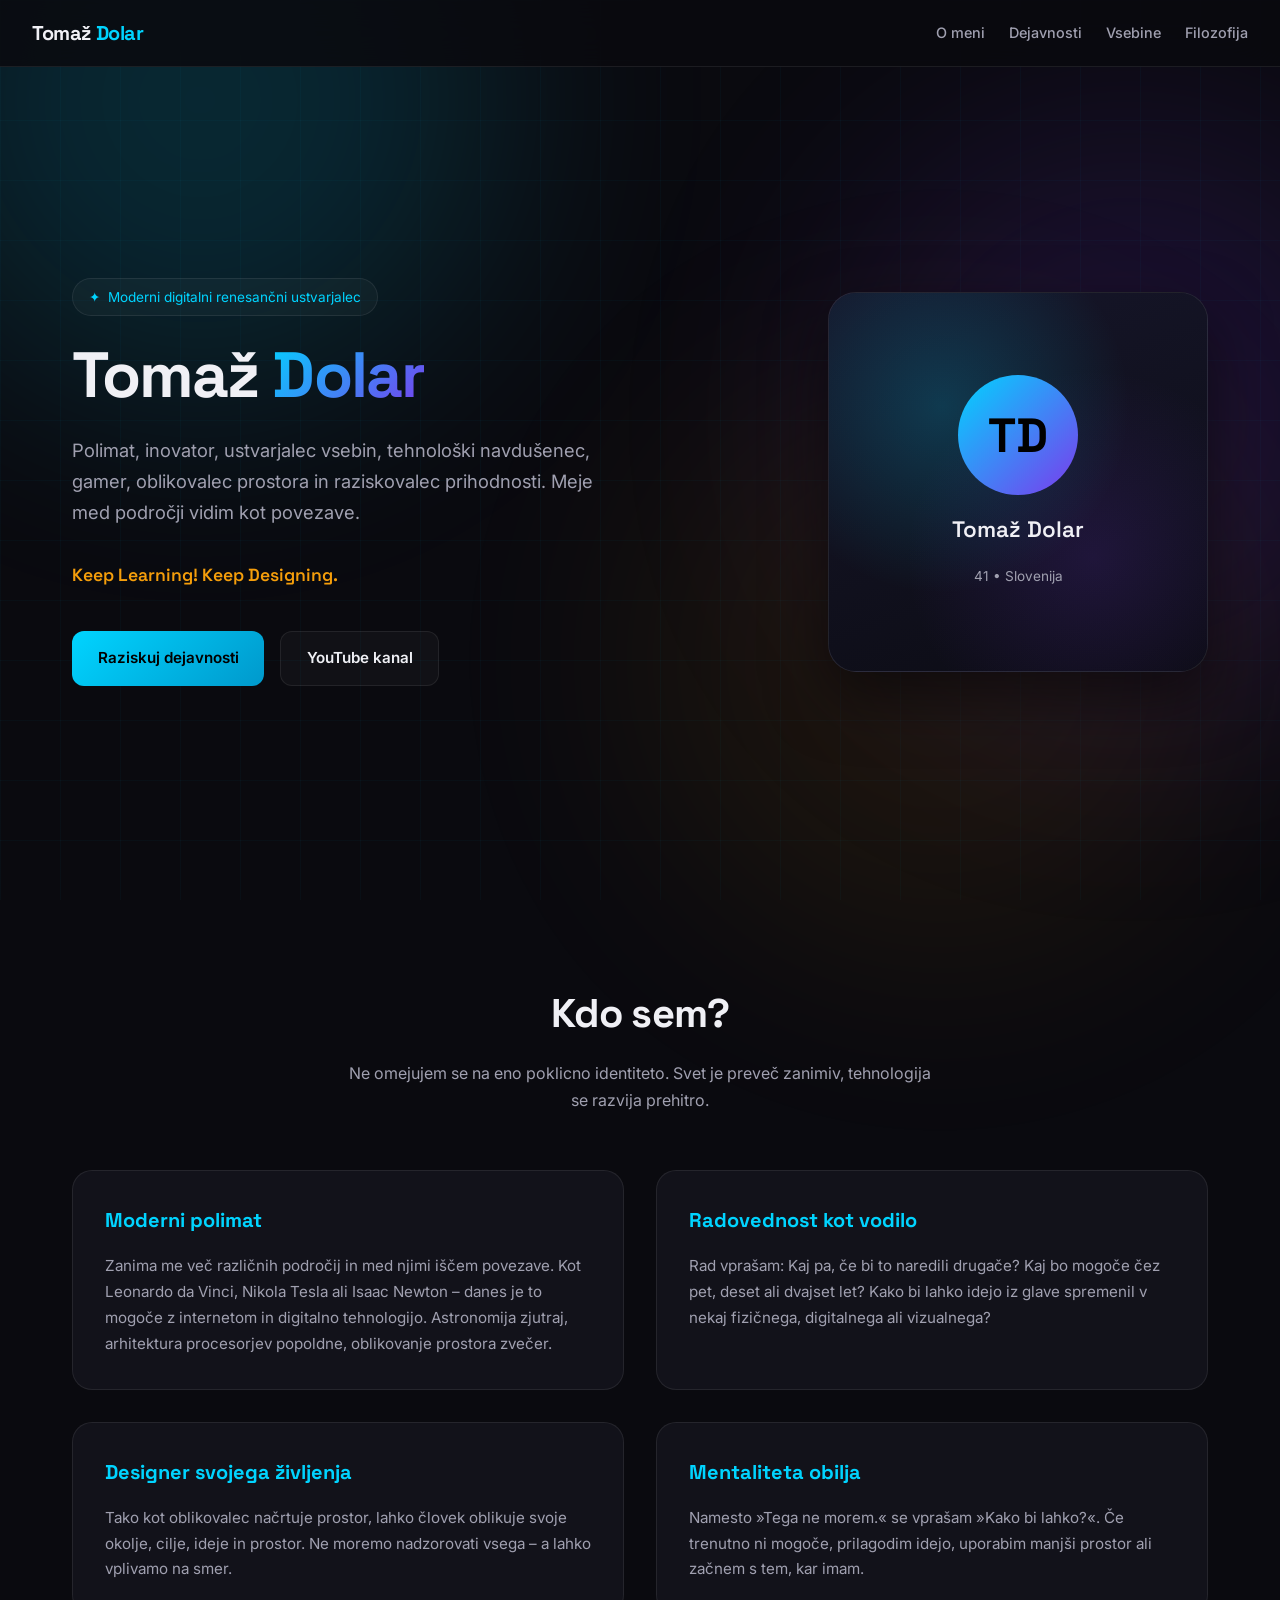
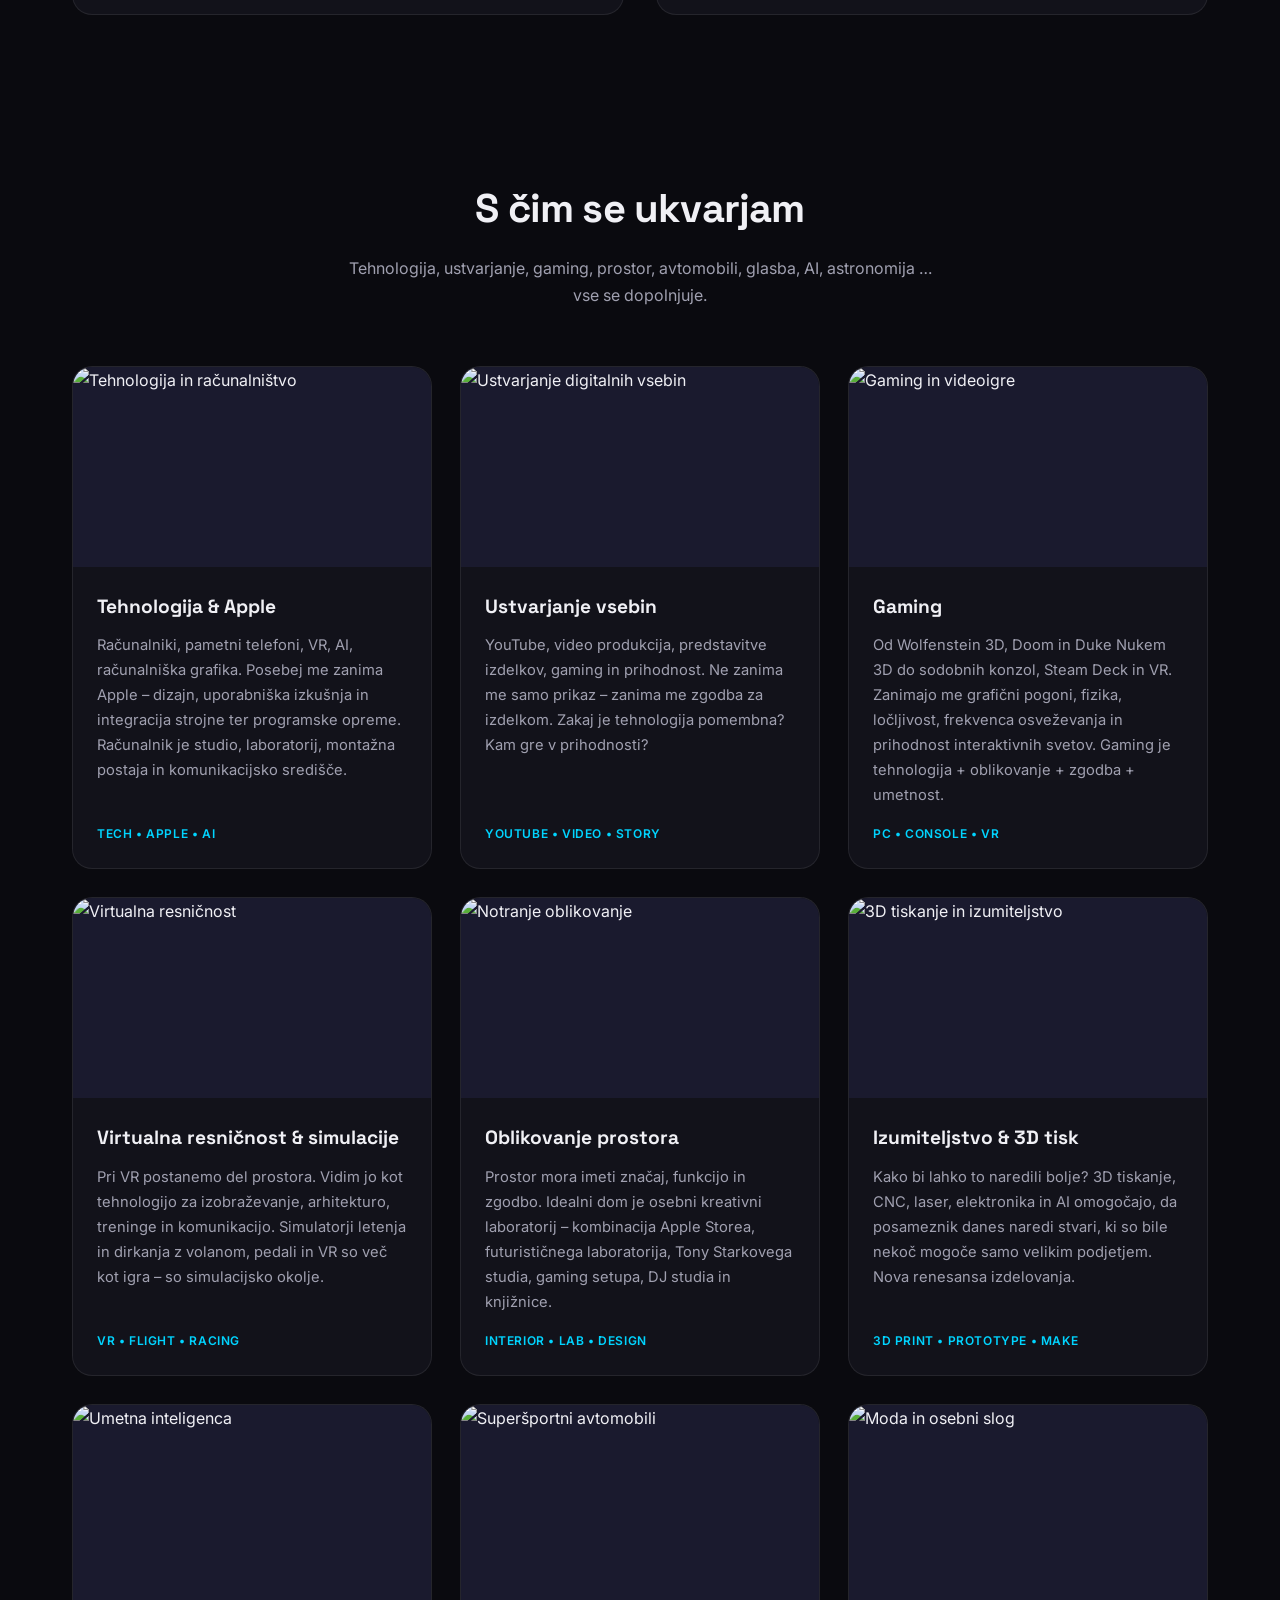
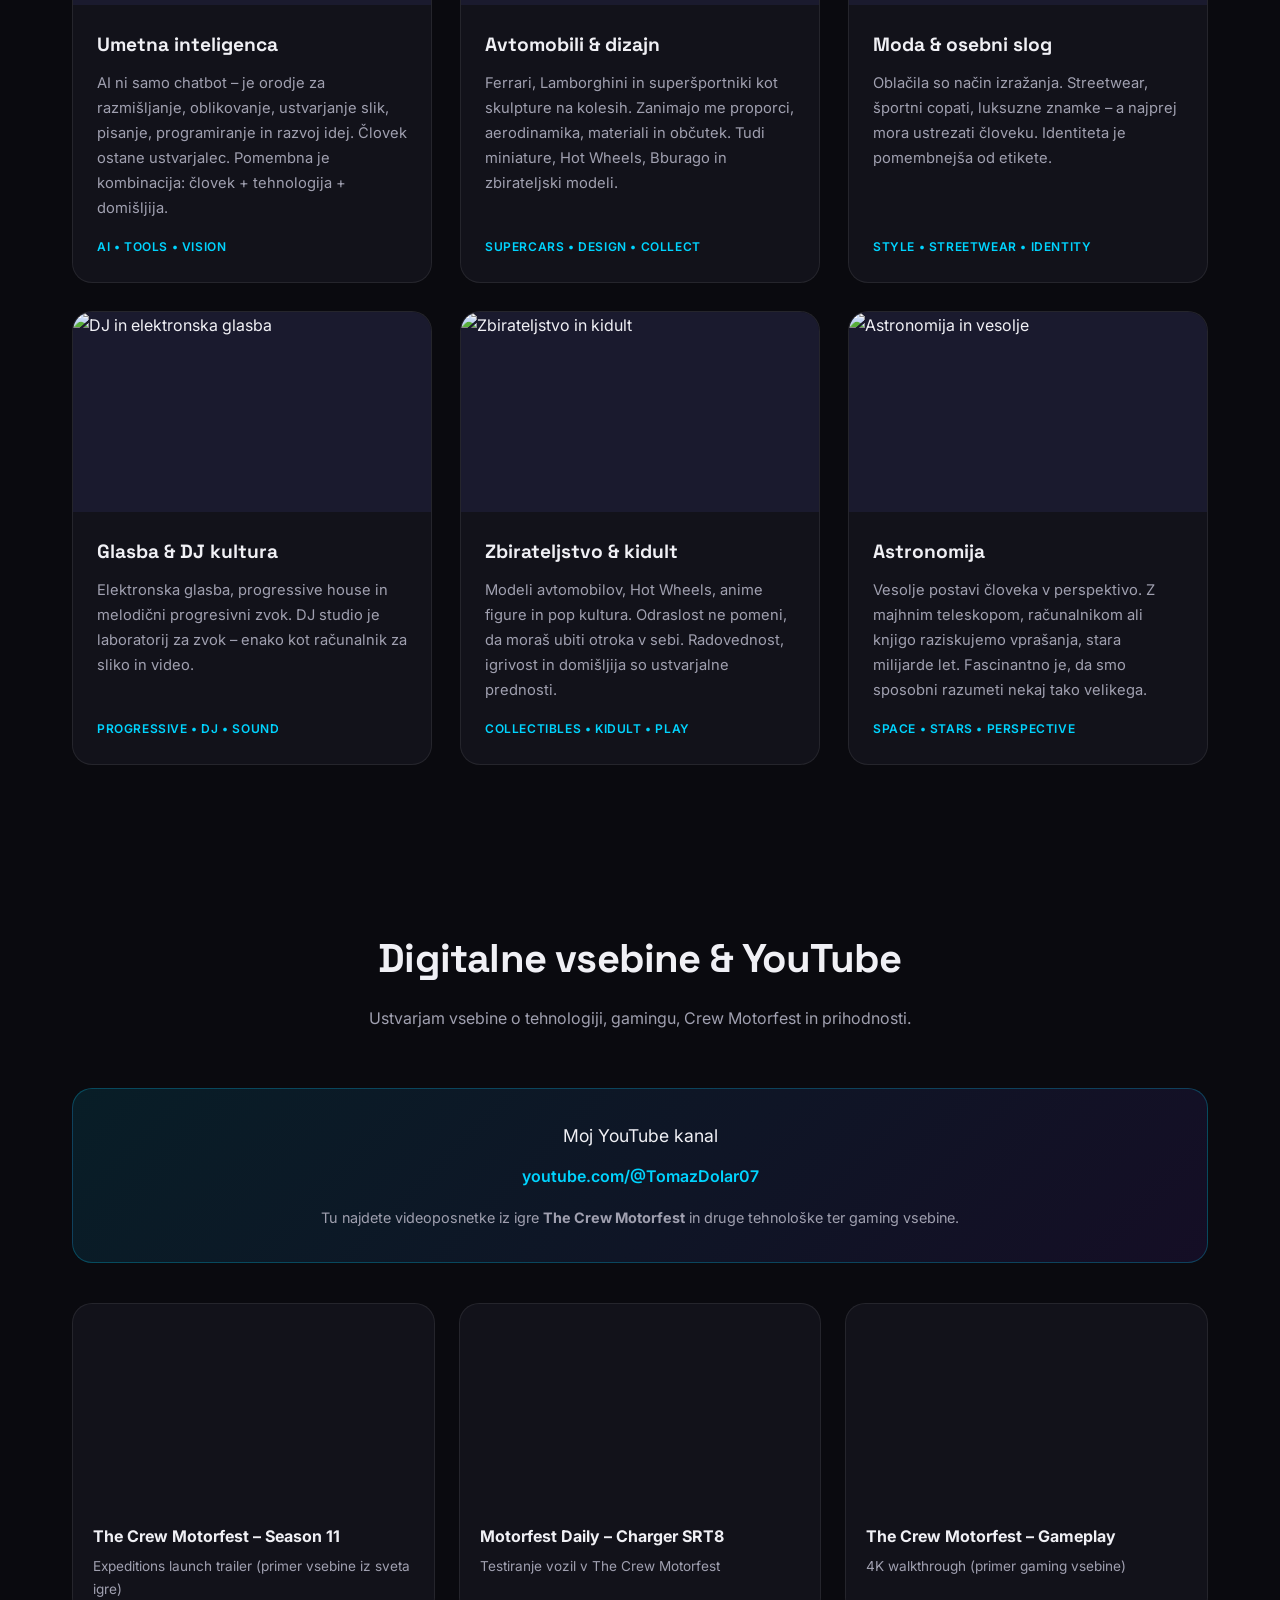
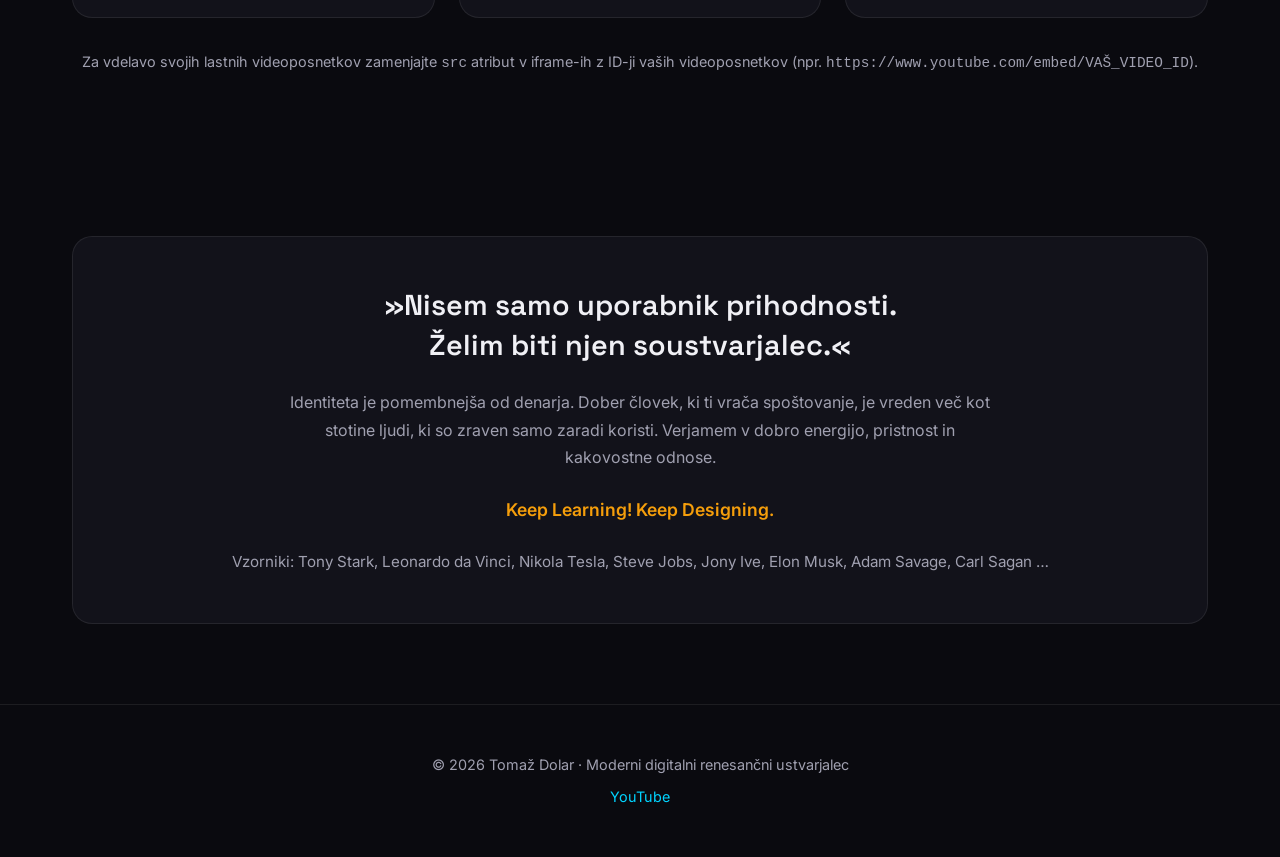
==== index.html @ c76c4978 "Add personal presentation website for Tomaž Dolar" ====
<!DOCTYPE html>
<html lang="sl">
<head>
  <meta charset="UTF-8">
  <meta name="viewport" content="width=device-width, initial-scale=1.0">
  <title>Tomaž Dolar – Moderni digitalni renesančni ustvarjalec</title>
  <meta name="description" content="Tomaž Dolar – polimat, inovator, ustvarjalec vsebin, tehnološki navdušenec, gamer, oblikovalec prostora in raziskovalec prihodnosti. Keep Learning! Keep Designing.">
  <link rel="preconnect" href="https://fonts.googleapis.com">
  <link rel="preconnect" href="https://fonts.gstatic.com" crossorigin>
  <link href="https://fonts.googleapis.com/css2?family=Inter:wght@300;400;500;600;700&family=Space+Grotesk:wght@400;500;600;700&display=swap" rel="stylesheet">
  <style>
    :root {
      --bg: #0a0a0f;
      --bg-card: #12121a;
      --bg-card-hover: #1a1a26;
      --accent: #00d4ff;
      --accent2: #7c3aed;
      --accent3: #f59e0b;
      --text: #f0f0f5;
      --text-muted: #a0a0b0;
      --border: rgba(255,255,255,0.08);
      --glass: rgba(255,255,255,0.03);
      --radius: 20px;
    }

    * {
      margin: 0;
      padding: 0;
      box-sizing: border-box;
    }

    html {
      scroll-behavior: smooth;
    }

    body {
      font-family: 'Inter', system-ui, sans-serif;
      background: var(--bg);
      color: var(--text);
      line-height: 1.7;
      overflow-x: hidden;
    }

    .bg-grid {
      position: fixed;
      inset: 0;
      background-image: 
        linear-gradient(rgba(0,212,255,0.03) 1px, transparent 1px),
        linear-gradient(90deg, rgba(0,212,255,0.03) 1px, transparent 1px);
      background-size: 60px 60px;
      pointer-events: none;
      z-index: 0;
    }

    .bg-glow {
      position: fixed;
      width: 600px;
      height: 600px;
      border-radius: 50%;
      filter: blur(120px);
      opacity: 0.15;
      pointer-events: none;
      z-index: 0;
    }
    .glow-1 { top: -200px; left: -100px; background: var(--accent); }
    .glow-2 { bottom: 20%; right: -150px; background: var(--accent2); }
    .glow-3 { top: 40%; left: 50%; background: var(--accent3); opacity: 0.08; }

    nav {
      position: fixed;
      top: 0;
      left: 0;
      right: 0;
      z-index: 100;
      padding: 1rem 2rem;
      background: rgba(10,10,15,0.85);
      backdrop-filter: blur(20px);
      border-bottom: 1px solid var(--border);
      display: flex;
      justify-content: space-between;
      align-items: center;
    }

    .logo {
      font-family: 'Space Grotesk', sans-serif;
      font-weight: 700;
      font-size: 1.25rem;
      letter-spacing: -0.02em;
      color: var(--text);
      text-decoration: none;
    }
    .logo span { color: var(--accent); }

    .nav-links {
      display: flex;
      gap: 1.5rem;
      list-style: none;
    }
    .nav-links a {
      color: var(--text-muted);
      text-decoration: none;
      font-size: 0.9rem;
      font-weight: 500;
      transition: color 0.2s;
    }
    .nav-links a:hover { color: var(--accent); }

    .hero {
      position: relative;
      z-index: 1;
      min-height: 100vh;
      display: flex;
      align-items: center;
      padding: 8rem 2rem 4rem;
      max-width: 1200px;
      margin: 0 auto;
      gap: 4rem;
    }

    .hero-content {
      flex: 1;
    }

    .hero-badge {
      display: inline-flex;
      align-items: center;
      gap: 0.5rem;
      background: var(--glass);
      border: 1px solid var(--border);
      padding: 0.4rem 1rem;
      border-radius: 100px;
      font-size: 0.85rem;
      color: var(--accent);
      margin-bottom: 1.5rem;
    }

    .hero h1 {
      font-family: 'Space Grotesk', sans-serif;
      font-size: clamp(2.5rem, 5vw, 4rem);
      font-weight: 700;
      line-height: 1.1;
      letter-spacing: -0.03em;
      margin-bottom: 1.5rem;
    }
    .hero h1 span {
      background: linear-gradient(135deg, var(--accent), var(--accent2));
      -webkit-background-clip: text;
      -webkit-text-fill-color: transparent;
      background-clip: text;
    }

    .hero-lead {
      font-size: 1.15rem;
      color: var(--text-muted);
      max-width: 540px;
      margin-bottom: 2rem;
    }

    .hero-motto {
      font-family: 'Space Grotesk', sans-serif;
      font-size: 1.1rem;
      font-weight: 600;
      color: var(--accent3);
      margin-bottom: 2.5rem;
    }

    .hero-cta {
      display: flex;
      gap: 1rem;
      flex-wrap: wrap;
    }

    .btn {
      display: inline-flex;
      align-items: center;
      gap: 0.5rem;
      padding: 0.85rem 1.6rem;
      border-radius: 12px;
      font-weight: 600;
      font-size: 0.95rem;
      text-decoration: none;
      transition: all 0.25s;
      border: none;
      cursor: pointer;
    }
    .btn-primary {
      background: linear-gradient(135deg, var(--accent), #0099cc);
      color: #000;
    }
    .btn-primary:hover {
      transform: translateY(-2px);
      box-shadow: 0 10px 30px rgba(0,212,255,0.3);
    }
    .btn-secondary {
      background: var(--glass);
      border: 1px solid var(--border);
      color: var(--text);
    }
    .btn-secondary:hover {
      background: var(--bg-card-hover);
      border-color: var(--accent);
    }

    .hero-visual {
      flex: 0 0 380px;
      position: relative;
    }

    .avatar-frame {
      width: 100%;
      aspect-ratio: 1;
      border-radius: 28px;
      background: linear-gradient(145deg, #1a1a2e, #0f0f18);
      border: 1px solid var(--border);
      display: flex;
      align-items: center;
      justify-content: center;
      overflow: hidden;
      position: relative;
      box-shadow: 0 25px 60px rgba(0,0,0,0.5);
    }

    .avatar-placeholder {
      width: 100%;
      height: 100%;
      background: 
        radial-gradient(circle at 30% 30%, rgba(0,212,255,0.2), transparent 50%),
        radial-gradient(circle at 70% 70%, rgba(124,58,237,0.15), transparent 50%),
        linear-gradient(160deg, #16162a, #0c0c14);
      display: flex;
      flex-direction: column;
      align-items: center;
      justify-content: center;
      gap: 1rem;
    }

    .avatar-icon {
      width: 120px;
      height: 120px;
      border-radius: 50%;
      background: linear-gradient(135deg, var(--accent), var(--accent2));
      display: flex;
      align-items: center;
      justify-content: center;
      font-size: 3rem;
      font-weight: 700;
      color: #000;
      font-family: 'Space Grotesk', sans-serif;
    }

    .avatar-name {
      font-family: 'Space Grotesk', sans-serif;
      font-size: 1.4rem;
      font-weight: 600;
    }

    .avatar-tag {
      font-size: 0.85rem;
      color: var(--text-muted);
    }

    section {
      position: relative;
      z-index: 1;
      padding: 5rem 2rem;
      max-width: 1200px;
      margin: 0 auto;
    }

    .section-header {
      text-align: center;
      margin-bottom: 3.5rem;
    }

    .section-header h2 {
      font-family: 'Space Grotesk', sans-serif;
      font-size: clamp(1.8rem, 3.5vw, 2.5rem);
      font-weight: 700;
      letter-spacing: -0.02em;
      margin-bottom: 0.75rem;
    }

    .section-header p {
      color: var(--text-muted);
      max-width: 600px;
      margin: 0 auto;
    }

    .about-grid {
      display: grid;
      grid-template-columns: 1fr 1fr;
      gap: 2rem;
    }

    .about-card {
      background: var(--bg-card);
      border: 1px solid var(--border);
      border-radius: var(--radius);
      padding: 2rem;
    }

    .about-card h3 {
      font-family: 'Space Grotesk', sans-serif;
      font-size: 1.25rem;
      margin-bottom: 1rem;
      color: var(--accent);
    }

    .about-card p {
      color: var(--text-muted);
      font-size: 0.95rem;
    }

    .activities {
      display: grid;
      grid-template-columns: repeat(auto-fill, minmax(340px, 1fr));
      gap: 1.75rem;
    }

    .activity-card {
      background: var(--bg-card);
      border: 1px solid var(--border);
      border-radius: var(--radius);
      overflow: hidden;
      transition: all 0.3s ease;
      display: flex;
      flex-direction: column;
    }

    .activity-card:hover {
      transform: translateY(-6px);
      border-color: rgba(0,212,255,0.3);
      box-shadow: 0 20px 40px rgba(0,0,0,0.4);
      background: var(--bg-card-hover);
    }

    .activity-img {
      width: 100%;
      height: 200px;
      object-fit: cover;
      background: #1a1a2e;
    }

    .activity-body {
      padding: 1.5rem;
      flex: 1;
      display: flex;
      flex-direction: column;
    }

    .activity-body h3 {
      font-family: 'Space Grotesk', sans-serif;
      font-size: 1.2rem;
      margin-bottom: 0.6rem;
    }

    .activity-body p {
      color: var(--text-muted);
      font-size: 0.92rem;
      flex: 1;
    }

    .activity-tag {
      display: inline-block;
      margin-top: 1rem;
      font-size: 0.75rem;
      font-weight: 600;
      text-transform: uppercase;
      letter-spacing: 0.05em;
      color: var(--accent);
    }

    .video-grid {
      display: grid;
      grid-template-columns: repeat(auto-fill, minmax(360px, 1fr));
      gap: 1.5rem;
    }

    .video-card {
      background: var(--bg-card);
      border: 1px solid var(--border);
      border-radius: var(--radius);
      overflow: hidden;
    }

    .video-card iframe {
      width: 100%;
      aspect-ratio: 16/9;
      border: none;
      display: block;
    }

    .video-info {
      padding: 1rem 1.25rem;
    }

    .video-info h4 {
      font-size: 1rem;
      margin-bottom: 0.3rem;
    }

    .video-info p {
      font-size: 0.85rem;
      color: var(--text-muted);
    }

    .yt-channel-box {
      background: linear-gradient(135deg, rgba(0,212,255,0.1), rgba(124,58,237,0.1));
      border: 1px solid rgba(0,212,255,0.25);
      border-radius: var(--radius);
      padding: 2rem;
      text-align: center;
      margin-bottom: 2.5rem;
    }

    .yt-channel-box a {
      color: var(--accent);
      font-weight: 600;
      text-decoration: none;
    }
    .yt-channel-box a:hover { text-decoration: underline; }

    .philosophy {
      background: var(--bg-card);
      border: 1px solid var(--border);
      border-radius: var(--radius);
      padding: 3rem;
      text-align: center;
    }

    .philosophy blockquote {
      font-family: 'Space Grotesk', sans-serif;
      font-size: clamp(1.3rem, 2.5vw, 1.8rem);
      font-weight: 600;
      line-height: 1.4;
      margin-bottom: 1.5rem;
      max-width: 800px;
      margin-left: auto;
      margin-right: auto;
    }

    .philosophy .motto {
      font-size: 1.1rem;
      color: var(--accent3);
      font-weight: 600;
    }

    footer {
      position: relative;
      z-index: 1;
      text-align: center;
      padding: 3rem 2rem;
      border-top: 1px solid var(--border);
      color: var(--text-muted);
      font-size: 0.9rem;
    }

    footer a {
      color: var(--accent);
      text-decoration: none;
    }

    @media (max-width: 900px) {
      .hero {
        flex-direction: column-reverse;
        text-align: center;
        padding-top: 6rem;
      }
      .hero-visual { flex: none; width: 280px; }
      .hero-lead { margin-left: auto; margin-right: auto; }
      .hero-cta { justify-content: center; }
      .about-grid { grid-template-columns: 1fr; }
      .nav-links { display: none; }
    }

    @media (max-width: 500px) {
      .activities { grid-template-columns: 1fr; }
      .video-grid { grid-template-columns: 1fr; }
    }
  </style>
</head>
<body>
  <div class="bg-grid"></div>
  <div class="bg-glow glow-1"></div>
  <div class="bg-glow glow-2"></div>
  <div class="bg-glow glow-3"></div>

  <nav>
    <a href="#" class="logo">Tomaž <span>Dolar</span></a>
    <ul class="nav-links">
      <li><a href="#o-meni">O meni</a></li>
      <li><a href="#dejavnosti">Dejavnosti</a></li>
      <li><a href="#vsebine">Vsebine</a></li>
      <li><a href="#filozofija">Filozofija</a></li>
    </ul>
  </nav>

  <header class="hero">
    <div class="hero-content">
      <div class="hero-badge">
        <span>✦</span> Moderni digitalni renesančni ustvarjalec
      </div>
      <h1>Tomaž <span>Dolar</span></h1>
      <p class="hero-lead">
        Polimat, inovator, ustvarjalec vsebin, tehnološki navdušenec, gamer, oblikovalec prostora in raziskovalec prihodnosti. Meje med področji vidim kot povezave.
      </p>
      <p class="hero-motto">Keep Learning! Keep Designing.</p>
      <div class="hero-cta">
        <a href="#dejavnosti" class="btn btn-primary">Raziskuj dejavnosti</a>
        <a href="https://www.youtube.com/@TomazDolar07" target="_blank" rel="noopener" class="btn btn-secondary">YouTube kanal</a>
      </div>
    </div>
    <div class="hero-visual">
      <div class="avatar-frame">
        <div class="avatar-placeholder">
          <div class="avatar-icon">TD</div>
          <div class="avatar-name">Tomaž Dolar</div>
          <div class="avatar-tag">41 • Slovenija</div>
        </div>
      </div>
    </div>
  </header>

  <section id="o-meni">
    <div class="section-header">
      <h2>Kdo sem?</h2>
      <p>Ne omejujem se na eno poklicno identiteto. Svet je preveč zanimiv, tehnologija se razvija prehitro.</p>
    </div>
    <div class="about-grid">
      <div class="about-card">
        <h3>Moderni polimat</h3>
        <p>Zanima me več različnih področij in med njimi iščem povezave. Kot Leonardo da Vinci, Nikola Tesla ali Isaac Newton – danes je to mogoče z internetom in digitalno tehnologijo. Astronomija zjutraj, arhitektura procesorjev popoldne, oblikovanje prostora zvečer.</p>
      </div>
      <div class="about-card">
        <h3>Radovednost kot vodilo</h3>
        <p>Rad vprašam: Kaj pa, če bi to naredili drugače? Kaj bo mogoče čez pet, deset ali dvajset let? Kako bi lahko idejo iz glave spremenil v nekaj fizičnega, digitalnega ali vizualnega?</p>
      </div>
      <div class="about-card">
        <h3>Designer svojega življenja</h3>
        <p>Tako kot oblikovalec načrtuje prostor, lahko človek oblikuje svoje okolje, cilje, ideje in prostor. Ne moremo nadzorovati vsega – a lahko vplivamo na smer.</p>
      </div>
      <div class="about-card">
        <h3>Mentaliteta obilja</h3>
        <p>Namesto »Tega ne morem.« se vprašam »Kako bi lahko?«. Če trenutno ni mogoče, prilagodim idejo, uporabim manjši prostor ali začnem s tem, kar imam.</p>
      </div>
    </div>
  </section>

  <section id="dejavnosti">
    <div class="section-header">
      <h2>S čim se ukvarjam</h2>
      <p>Tehnologija, ustvarjanje, gaming, prostor, avtomobili, glasba, AI, astronomija … vse se dopolnjuje.</p>
    </div>
    <div class="activities">

      <article class="activity-card">
        <img class="activity-img" src="https://images.unsplash.com/photo-1518770660439-4636190af475?w=800&q=80" alt="Tehnologija in računalništvo" loading="lazy">
        <div class="activity-body">
          <h3>Tehnologija & Apple</h3>
          <p>Računalniki, pametni telefoni, VR, AI, računalniška grafika. Posebej me zanima Apple – dizajn, uporabniška izkušnja in integracija strojne ter programske opreme. Računalnik je studio, laboratorij, montažna postaja in komunikacijsko središče.</p>
          <span class="activity-tag">Tech • Apple • AI</span>
        </div>
      </article>

      <article class="activity-card">
        <img class="activity-img" src="https://images.unsplash.com/photo-1611162616475-46b635cb6868?w=800&q=80" alt="Ustvarjanje digitalnih vsebin" loading="lazy">
        <div class="activity-body">
          <h3>Ustvarjanje vsebin</h3>
          <p>YouTube, video produkcija, predstavitve izdelkov, gaming in prihodnost. Ne zanima me samo prikaz – zanima me zgodba za izdelkom. Zakaj je tehnologija pomembna? Kam gre v prihodnosti?</p>
          <span class="activity-tag">YouTube • Video • Story</span>
        </div>
      </article>

      <article class="activity-card">
        <img class="activity-img" src="https://images.unsplash.com/photo-1542751371-adc38448a05e?w=800&q=80" alt="Gaming in videoigre" loading="lazy">
        <div class="activity-body">
          <h3>Gaming</h3>
          <p>Od Wolfenstein 3D, Doom in Duke Nukem 3D do sodobnih konzol, Steam Deck in VR. Zanimajo me grafični pogoni, fizika, ločljivost, frekvenca osveževanja in prihodnost interaktivnih svetov. Gaming je tehnologija + oblikovanje + zgodba + umetnost.</p>
          <span class="activity-tag">PC • Console • VR</span>
        </div>
      </article>

      <article class="activity-card">
        <img class="activity-img" src="https://images.unsplash.com/photo-1622979135225-b2ad3b753284?w=800&q=80" alt="Virtualna resničnost" loading="lazy">
        <div class="activity-body">
          <h3>Virtualna resničnost & simulacije</h3>
          <p>Pri VR postanemo del prostora. Vidim jo kot tehnologijo za izobraževanje, arhitekturo, treninge in komunikacijo. Simulatorji letenja in dirkanja z volanom, pedali in VR so več kot igra – so simulacijsko okolje.</p>
          <span class="activity-tag">VR • Flight • Racing</span>
        </div>
      </article>

      <article class="activity-card">
        <img class="activity-img" src="https://images.unsplash.com/photo-1618221195710-dd6b41faaea6?w=800&q=80" alt="Notranje oblikovanje" loading="lazy">
        <div class="activity-body">
          <h3>Oblikovanje prostora</h3>
          <p>Prostor mora imeti značaj, funkcijo in zgodbo. Idealni dom je osebni kreativni laboratorij – kombinacija Apple Storea, futurističnega laboratorija, Tony Starkovega studia, gaming setupa, DJ studia in knjižnice.</p>
          <span class="activity-tag">Interior • Lab • Design</span>
        </div>
      </article>

      <article class="activity-card">
        <img class="activity-img" src="https://images.unsplash.com/photo-1581091226825-a6a2a5aee158?w=800&q=80" alt="3D tiskanje in izumiteljstvo" loading="lazy">
        <div class="activity-body">
          <h3>Izumiteljstvo & 3D tisk</h3>
          <p>Kako bi lahko to naredili bolje? 3D tiskanje, CNC, laser, elektronika in AI omogočajo, da posameznik danes naredi stvari, ki so bile nekoč mogoče samo velikim podjetjem. Nova renesansa izdelovanja.</p>
          <span class="activity-tag">3D Print • Prototype • Make</span>
        </div>
      </article>

      <article class="activity-card">
        <img class="activity-img" src="https://images.unsplash.com/photo-1677442136019-21780ecad995?w=800&q=80" alt="Umetna inteligenca" loading="lazy">
        <div class="activity-body">
          <h3>Umetna inteligenca</h3>
          <p>AI ni samo chatbot – je orodje za razmišljanje, oblikovanje, ustvarjanje slik, pisanje, programiranje in razvoj idej. Človek ostane ustvarjalec. Pomembna je kombinacija: človek + tehnologija + domišljija.</p>
          <span class="activity-tag">AI • Tools • Vision</span>
        </div>
      </article>

      <article class="activity-card">
        <img class="activity-img" src="https://images.unsplash.com/photo-1492144534655-ae79c964c9d7?w=800&q=80" alt="Superšportni avtomobili" loading="lazy">
        <div class="activity-body">
          <h3>Avtomobili & dizajn</h3>
          <p>Ferrari, Lamborghini in superšportniki kot skulpture na kolesih. Zanimajo me proporci, aerodinamika, materiali in občutek. Tudi miniature, Hot Wheels, Bburago in zbirateljski modeli.</p>
          <span class="activity-tag">Supercars • Design • Collect</span>
        </div>
      </article>

      <article class="activity-card">
        <img class="activity-img" src="https://images.unsplash.com/photo-1441984904996-e0b6ba687e04?w=800&q=80" alt="Moda in osebni slog" loading="lazy">
        <div class="activity-body">
          <h3>Moda & osebni slog</h3>
          <p>Oblačila so način izražanja. Streetwear, športni copati, luksuzne znamke – a najprej mora ustrezati človeku. Identiteta je pomembnejša od etikete.</p>
          <span class="activity-tag">Style • Streetwear • Identity</span>
        </div>
      </article>

      <article class="activity-card">
        <img class="activity-img" src="https://images.unsplash.com/photo-1571330735066-03aaa9429d89?w=800&q=80" alt="DJ in elektronska glasba" loading="lazy">
        <div class="activity-body">
          <h3>Glasba & DJ kultura</h3>
          <p>Elektronska glasba, progressive house in melodični progresivni zvok. DJ studio je laboratorij za zvok – enako kot računalnik za sliko in video.</p>
          <span class="activity-tag">Progressive • DJ • Sound</span>
        </div>
      </article>

      <article class="activity-card">
        <img class="activity-img" src="https://images.unsplash.com/photo-1558618666-fcd25c85f82e?w=800&q=80" alt="Zbirateljstvo in kidult" loading="lazy">
        <div class="activity-body">
          <h3>Zbirateljstvo & kidult</h3>
          <p>Modeli avtomobilov, Hot Wheels, anime figure in pop kultura. Odraslost ne pomeni, da moraš ubiti otroka v sebi. Radovednost, igrivost in domišljija so ustvarjalne prednosti.</p>
          <span class="activity-tag">Collectibles • Kidult • Play</span>
        </div>
      </article>

      <article class="activity-card">
        <img class="activity-img" src="https://images.unsplash.com/photo-1462331940025-496dfbfc7564?w=800&q=80" alt="Astronomija in vesolje" loading="lazy">
        <div class="activity-body">
          <h3>Astronomija</h3>
          <p>Vesolje postavi človeka v perspektivo. Z majhnim teleskopom, računalnikom ali knjigo raziskujemo vprašanja, stara milijarde let. Fascinantno je, da smo sposobni razumeti nekaj tako velikega.</p>
          <span class="activity-tag">Space • Stars • Perspective</span>
        </div>
      </article>

    </div>
  </section>

  <section id="vsebine">
    <div class="section-header">
      <h2>Digitalne vsebine & YouTube</h2>
      <p>Ustvarjam vsebine o tehnologiji, gamingu, Crew Motorfest in prihodnosti.</p>
    </div>

    <div class="yt-channel-box">
      <p style="margin-bottom: 0.75rem; font-size: 1.1rem;">Moj YouTube kanal</p>
      <a href="https://www.youtube.com/@TomazDolar07" target="_blank" rel="noopener">youtube.com/@TomazDolar07</a>
      <p style="margin-top: 1rem; font-size: 0.9rem; color: var(--text-muted);">
        Tu najdete videoposnetke iz igre <strong>The Crew Motorfest</strong> in druge tehnološke ter gaming vsebine.
      </p>
    </div>

    <div class="video-grid">
      <div class="video-card">
        <iframe src="https://www.youtube.com/embed/AZEtxljPsbY" title="The Crew Motorfest Season 11" allow="accelerometer; autoplay; clipboard-write; encrypted-media; gyroscope; picture-in-picture" allowfullscreen loading="lazy"></iframe>
        <div class="video-info">
          <h4>The Crew Motorfest – Season 11</h4>
          <p>Expeditions launch trailer (primer vsebine iz sveta igre)</p>
        </div>
      </div>
      <div class="video-card">
        <iframe src="https://www.youtube.com/embed/WnibLcdofyw" title="Crew Motorfest Charger" allow="accelerometer; autoplay; clipboard-write; encrypted-media; gyroscope; picture-in-picture" allowfullscreen loading="lazy"></iframe>
        <div class="video-info">
          <h4>Motorfest Daily – Charger SRT8</h4>
          <p>Testiranje vozil v The Crew Motorfest</p>
        </div>
      </div>
      <div class="video-card">
        <iframe src="https://www.youtube.com/embed/CQ4KMc17yLU" title="Crew Motorfest Gameplay" allow="accelerometer; autoplay; clipboard-write; encrypted-media; gyroscope; picture-in-picture" allowfullscreen loading="lazy"></iframe>
        <div class="video-info">
          <h4>The Crew Motorfest – Gameplay</h4>
          <p>4K walkthrough (primer gaming vsebine)</p>
        </div>
      </div>
    </div>
    <p style="text-align: center; margin-top: 2rem; color: var(--text-muted); font-size: 0.9rem;">
      Za vdelavo svojih lastnih videoposnetkov zamenjajte <code>src</code> atribut v iframe-ih z ID-ji vaših videoposnetkov (npr. <code>https://www.youtube.com/embed/VAŠ_VIDEO_ID</code>).
    </p>
  </section>

  <section id="filozofija">
    <div class="philosophy">
      <blockquote>
        »Nisem samo uporabnik prihodnosti.<br>
        Želim biti njen soustvarjalec.«
      </blockquote>
      <p style="color: var(--text-muted); margin-bottom: 1.5rem; max-width: 700px; margin-left: auto; margin-right: auto;">
        Identiteta je pomembnejša od denarja. Dober človek, ki ti vrača spoštovanje, je vreden več kot stotine ljudi, ki so zraven samo zaradi koristi. Verjamem v dobro energijo, pristnost in kakovostne odnose.
      </p>
      <p class="motto">Keep Learning! Keep Designing.</p>
      <p style="margin-top: 1.5rem; font-size: 0.95rem; color: var(--text-muted);">
        Vzorniki: Tony Stark, Leonardo da Vinci, Nikola Tesla, Steve Jobs, Jony Ive, Elon Musk, Adam Savage, Carl Sagan …
      </p>
    </div>
  </section>

  <footer>
    <p>© 2026 Tomaž Dolar · Moderni digitalni renesančni ustvarjalec</p>
    <p style="margin-top: 0.5rem;">
      <a href="https://www.youtube.com/@TomazDolar07" target="_blank" rel="noopener">YouTube</a>
    </p>
  </footer>
</body>
</html>
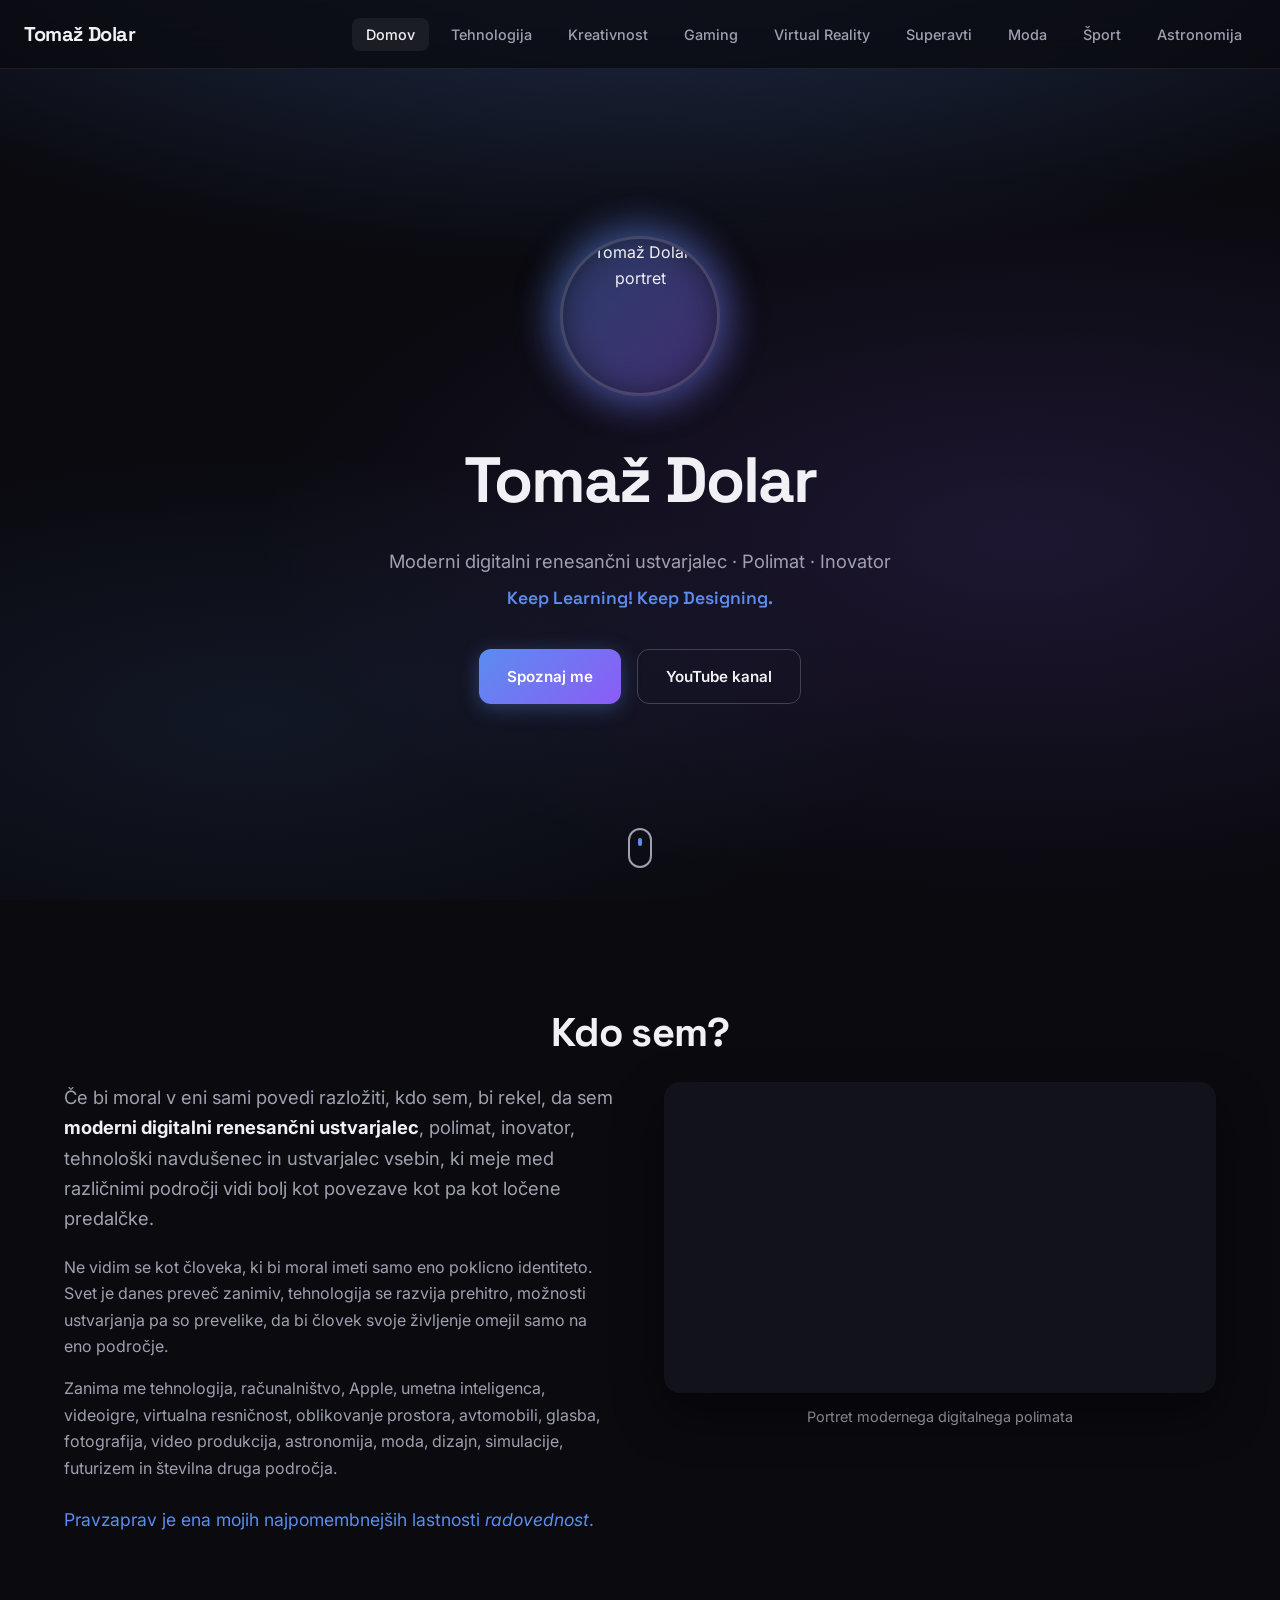
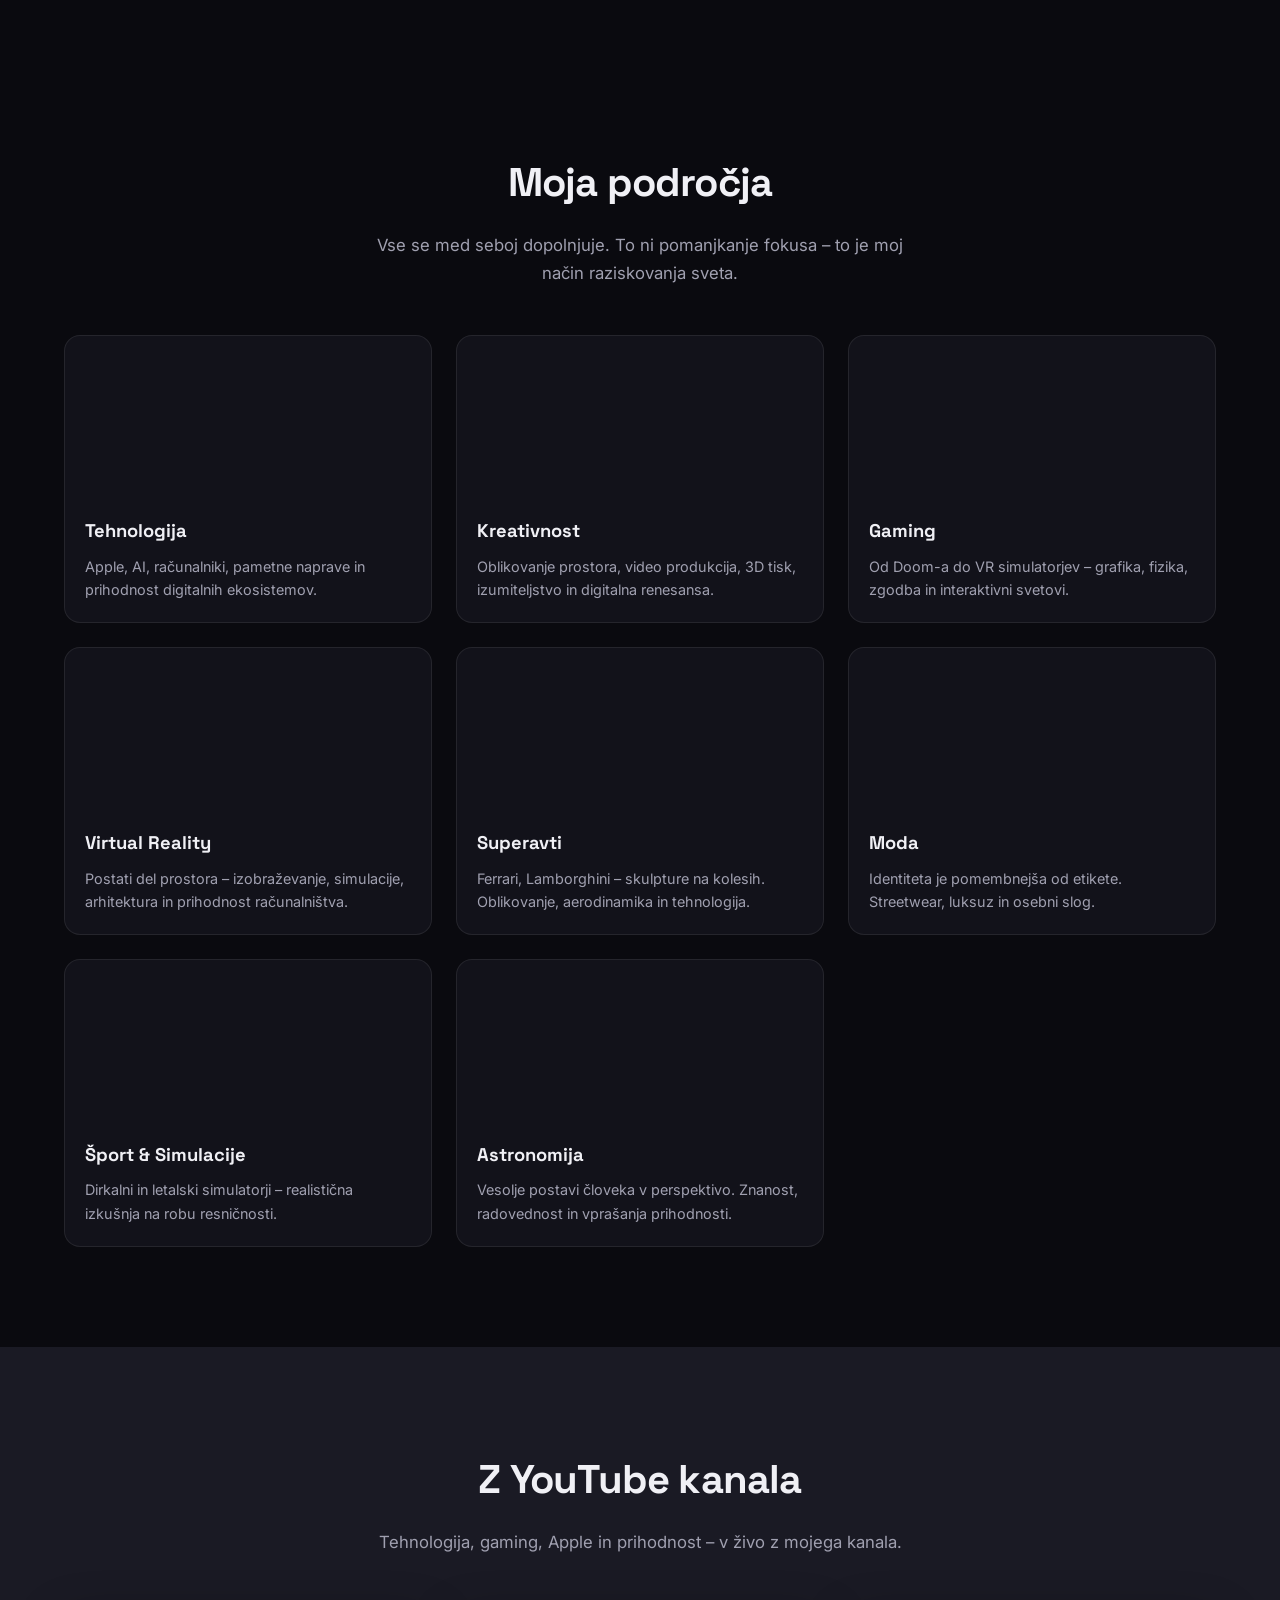
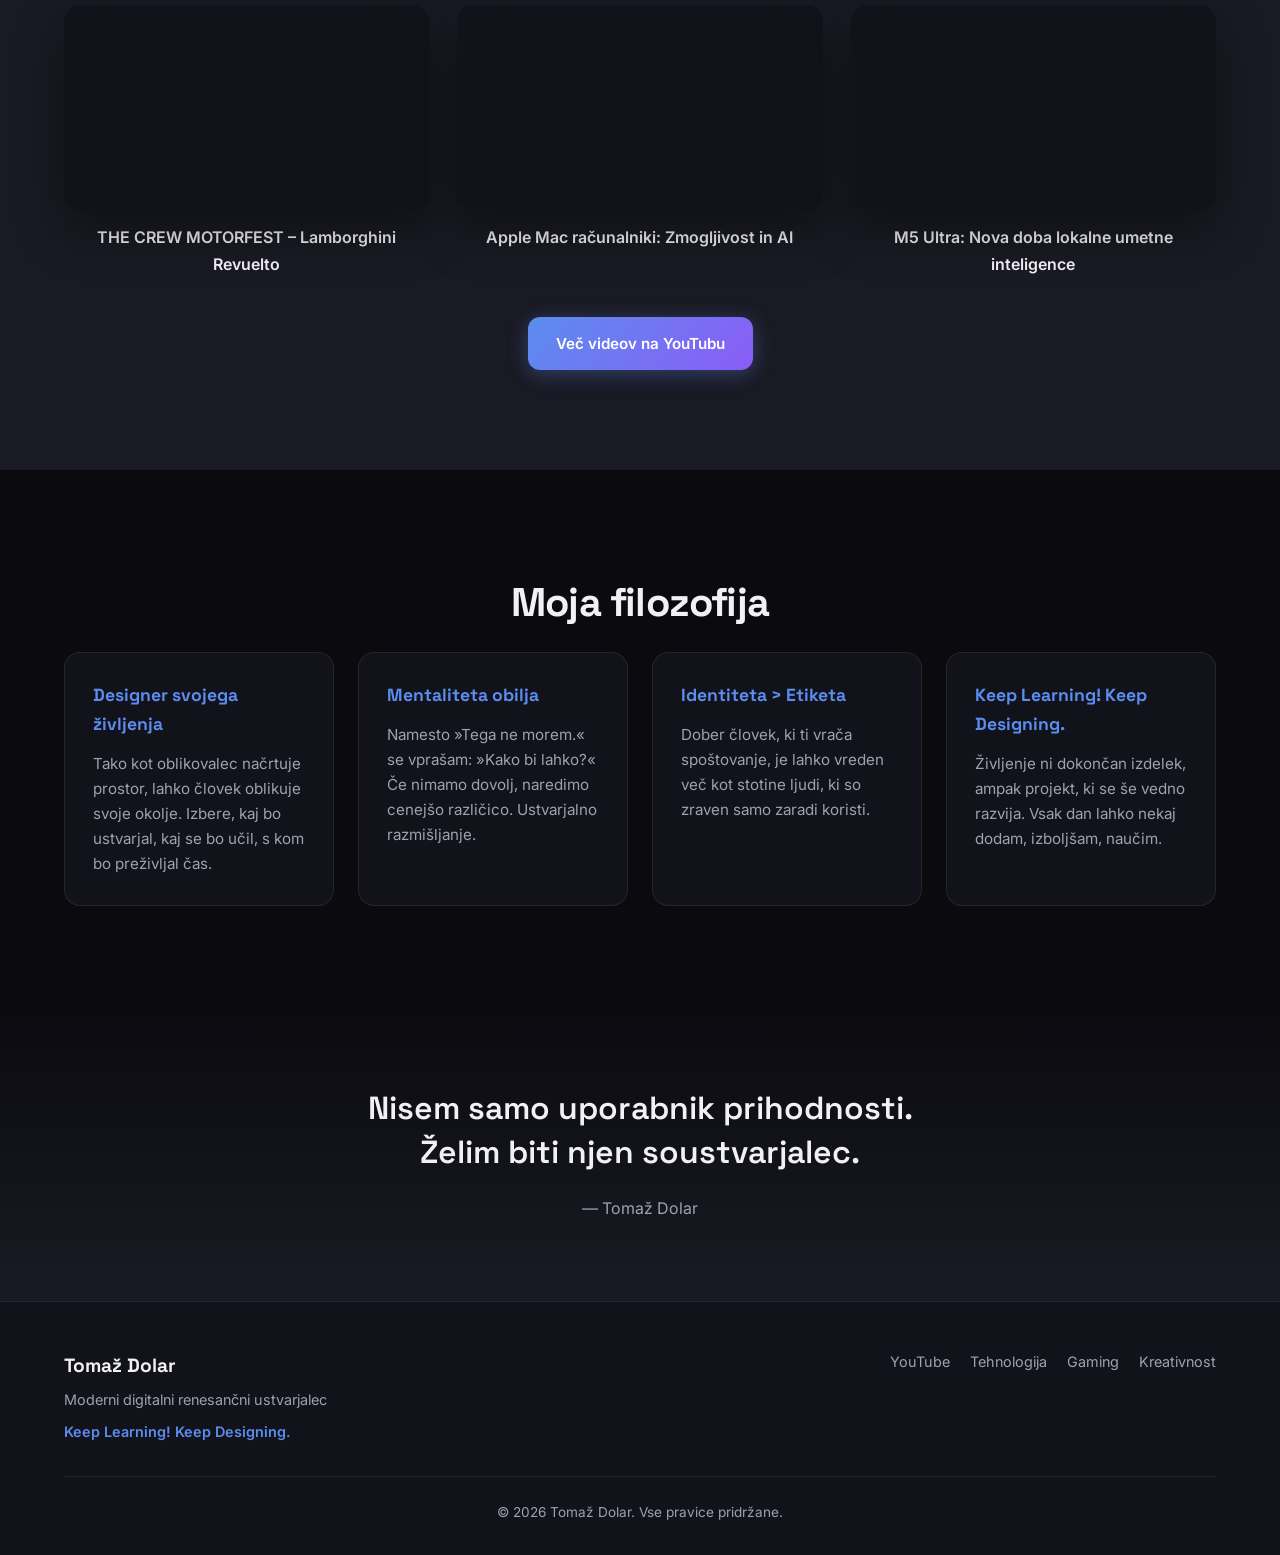
==== commit b4efaf55: "Replace index.html with multi-page modern version linking all subpages" ====
--- a/index.html
+++ b/index.html
@@ -4,729 +4,228 @@
   <meta charset="UTF-8">
   <meta name="viewport" content="width=device-width, initial-scale=1.0">
   <title>Tomaž Dolar – Moderni digitalni renesančni ustvarjalec</title>
-  <meta name="description" content="Tomaž Dolar – polimat, inovator, ustvarjalec vsebin, tehnološki navdušenec, gamer, oblikovalec prostora in raziskovalec prihodnosti. Keep Learning! Keep Designing.">
+  <meta name="description" content="Tomaž Dolar – polimat, inovator, tehnološki navdušenec, ustvarjalec vsebin. Keep Learning! Keep Designing.">
   <link rel="preconnect" href="https://fonts.googleapis.com">
   <link rel="preconnect" href="https://fonts.gstatic.com" crossorigin>
-  <link href="https://fonts.googleapis.com/css2?family=Inter:wght@300;400;500;600;700&family=Space+Grotesk:wght@400;500;600;700&display=swap" rel="stylesheet">
-  <style>
-    :root {
-      --bg: #0a0a0f;
-      --bg-card: #12121a;
-      --bg-card-hover: #1a1a26;
-      --accent: #00d4ff;
-      --accent2: #7c3aed;
-      --accent3: #f59e0b;
-      --text: #f0f0f5;
-      --text-muted: #a0a0b0;
-      --border: rgba(255,255,255,0.08);
-      --glass: rgba(255,255,255,0.03);
-      --radius: 20px;
-    }
-
-    * {
-      margin: 0;
-      padding: 0;
-      box-sizing: border-box;
-    }
-
-    html {
-      scroll-behavior: smooth;
-    }
-
-    body {
-      font-family: 'Inter', system-ui, sans-serif;
-      background: var(--bg);
-      color: var(--text);
-      line-height: 1.7;
-      overflow-x: hidden;
-    }
-
-    .bg-grid {
-      position: fixed;
-      inset: 0;
-      background-image: 
-        linear-gradient(rgba(0,212,255,0.03) 1px, transparent 1px),
-        linear-gradient(90deg, rgba(0,212,255,0.03) 1px, transparent 1px);
-      background-size: 60px 60px;
-      pointer-events: none;
-      z-index: 0;
-    }
-
-    .bg-glow {
-      position: fixed;
-      width: 600px;
-      height: 600px;
-      border-radius: 50%;
-      filter: blur(120px);
-      opacity: 0.15;
-      pointer-events: none;
-      z-index: 0;
-    }
-    .glow-1 { top: -200px; left: -100px; background: var(--accent); }
-    .glow-2 { bottom: 20%; right: -150px; background: var(--accent2); }
-    .glow-3 { top: 40%; left: 50%; background: var(--accent3); opacity: 0.08; }
-
-    nav {
-      position: fixed;
-      top: 0;
-      left: 0;
-      right: 0;
-      z-index: 100;
-      padding: 1rem 2rem;
-      background: rgba(10,10,15,0.85);
-      backdrop-filter: blur(20px);
-      border-bottom: 1px solid var(--border);
-      display: flex;
-      justify-content: space-between;
-      align-items: center;
-    }
-
-    .logo {
-      font-family: 'Space Grotesk', sans-serif;
-      font-weight: 700;
-      font-size: 1.25rem;
-      letter-spacing: -0.02em;
-      color: var(--text);
-      text-decoration: none;
-    }
-    .logo span { color: var(--accent); }
-
-    .nav-links {
-      display: flex;
-      gap: 1.5rem;
-      list-style: none;
-    }
-    .nav-links a {
-      color: var(--text-muted);
-      text-decoration: none;
-      font-size: 0.9rem;
-      font-weight: 500;
-      transition: color 0.2s;
-    }
-    .nav-links a:hover { color: var(--accent); }
-
-    .hero {
-      position: relative;
-      z-index: 1;
-      min-height: 100vh;
-      display: flex;
-      align-items: center;
-      padding: 8rem 2rem 4rem;
-      max-width: 1200px;
-      margin: 0 auto;
-      gap: 4rem;
-    }
-
-    .hero-content {
-      flex: 1;
-    }
-
-    .hero-badge {
-      display: inline-flex;
-      align-items: center;
-      gap: 0.5rem;
-      background: var(--glass);
-      border: 1px solid var(--border);
-      padding: 0.4rem 1rem;
-      border-radius: 100px;
-      font-size: 0.85rem;
-      color: var(--accent);
-      margin-bottom: 1.5rem;
-    }
-
-    .hero h1 {
-      font-family: 'Space Grotesk', sans-serif;
-      font-size: clamp(2.5rem, 5vw, 4rem);
-      font-weight: 700;
-      line-height: 1.1;
-      letter-spacing: -0.03em;
-      margin-bottom: 1.5rem;
-    }
-    .hero h1 span {
-      background: linear-gradient(135deg, var(--accent), var(--accent2));
-      -webkit-background-clip: text;
-      -webkit-text-fill-color: transparent;
-      background-clip: text;
-    }
-
-    .hero-lead {
-      font-size: 1.15rem;
-      color: var(--text-muted);
-      max-width: 540px;
-      margin-bottom: 2rem;
-    }
-
-    .hero-motto {
-      font-family: 'Space Grotesk', sans-serif;
-      font-size: 1.1rem;
-      font-weight: 600;
-      color: var(--accent3);
-      margin-bottom: 2.5rem;
-    }
-
-    .hero-cta {
-      display: flex;
-      gap: 1rem;
-      flex-wrap: wrap;
-    }
-
-    .btn {
-      display: inline-flex;
-      align-items: center;
-      gap: 0.5rem;
-      padding: 0.85rem 1.6rem;
-      border-radius: 12px;
-      font-weight: 600;
-      font-size: 0.95rem;
-      text-decoration: none;
-      transition: all 0.25s;
-      border: none;
-      cursor: pointer;
-    }
-    .btn-primary {
-      background: linear-gradient(135deg, var(--accent), #0099cc);
-      color: #000;
-    }
-    .btn-primary:hover {
-      transform: translateY(-2px);
-      box-shadow: 0 10px 30px rgba(0,212,255,0.3);
-    }
-    .btn-secondary {
-      background: var(--glass);
-      border: 1px solid var(--border);
-      color: var(--text);
-    }
-    .btn-secondary:hover {
-      background: var(--bg-card-hover);
-      border-color: var(--accent);
-    }
-
-    .hero-visual {
-      flex: 0 0 380px;
-      position: relative;
-    }
-
-    .avatar-frame {
-      width: 100%;
-      aspect-ratio: 1;
-      border-radius: 28px;
-      background: linear-gradient(145deg, #1a1a2e, #0f0f18);
-      border: 1px solid var(--border);
-      display: flex;
-      align-items: center;
-      justify-content: center;
-      overflow: hidden;
-      position: relative;
-      box-shadow: 0 25px 60px rgba(0,0,0,0.5);
-    }
-
-    .avatar-placeholder {
-      width: 100%;
-      height: 100%;
-      background: 
-        radial-gradient(circle at 30% 30%, rgba(0,212,255,0.2), transparent 50%),
-        radial-gradient(circle at 70% 70%, rgba(124,58,237,0.15), transparent 50%),
-        linear-gradient(160deg, #16162a, #0c0c14);
-      display: flex;
-      flex-direction: column;
-      align-items: center;
-      justify-content: center;
-      gap: 1rem;
-    }
-
-    .avatar-icon {
-      width: 120px;
-      height: 120px;
-      border-radius: 50%;
-      background: linear-gradient(135deg, var(--accent), var(--accent2));
-      display: flex;
-      align-items: center;
-      justify-content: center;
-      font-size: 3rem;
-      font-weight: 700;
-      color: #000;
-      font-family: 'Space Grotesk', sans-serif;
-    }
-
-    .avatar-name {
-      font-family: 'Space Grotesk', sans-serif;
-      font-size: 1.4rem;
-      font-weight: 600;
-    }
-
-    .avatar-tag {
-      font-size: 0.85rem;
-      color: var(--text-muted);
-    }
-
-    section {
-      position: relative;
-      z-index: 1;
-      padding: 5rem 2rem;
-      max-width: 1200px;
-      margin: 0 auto;
-    }
-
-    .section-header {
-      text-align: center;
-      margin-bottom: 3.5rem;
-    }
-
-    .section-header h2 {
-      font-family: 'Space Grotesk', sans-serif;
-      font-size: clamp(1.8rem, 3.5vw, 2.5rem);
-      font-weight: 700;
-      letter-spacing: -0.02em;
-      margin-bottom: 0.75rem;
-    }
-
-    .section-header p {
-      color: var(--text-muted);
-      max-width: 600px;
-      margin: 0 auto;
-    }
-
-    .about-grid {
-      display: grid;
-      grid-template-columns: 1fr 1fr;
-      gap: 2rem;
-    }
-
-    .about-card {
-      background: var(--bg-card);
-      border: 1px solid var(--border);
-      border-radius: var(--radius);
-      padding: 2rem;
-    }
-
-    .about-card h3 {
-      font-family: 'Space Grotesk', sans-serif;
-      font-size: 1.25rem;
-      margin-bottom: 1rem;
-      color: var(--accent);
-    }
-
-    .about-card p {
-      color: var(--text-muted);
-      font-size: 0.95rem;
-    }
-
-    .activities {
-      display: grid;
-      grid-template-columns: repeat(auto-fill, minmax(340px, 1fr));
-      gap: 1.75rem;
-    }
-
-    .activity-card {
-      background: var(--bg-card);
-      border: 1px solid var(--border);
-      border-radius: var(--radius);
-      overflow: hidden;
-      transition: all 0.3s ease;
-      display: flex;
-      flex-direction: column;
-    }
-
-    .activity-card:hover {
-      transform: translateY(-6px);
-      border-color: rgba(0,212,255,0.3);
-      box-shadow: 0 20px 40px rgba(0,0,0,0.4);
-      background: var(--bg-card-hover);
-    }
-
-    .activity-img {
-      width: 100%;
-      height: 200px;
-      object-fit: cover;
-      background: #1a1a2e;
-    }
-
-    .activity-body {
-      padding: 1.5rem;
-      flex: 1;
-      display: flex;
-      flex-direction: column;
-    }
-
-    .activity-body h3 {
-      font-family: 'Space Grotesk', sans-serif;
-      font-size: 1.2rem;
-      margin-bottom: 0.6rem;
-    }
-
-    .activity-body p {
-      color: var(--text-muted);
-      font-size: 0.92rem;
-      flex: 1;
-    }
-
-    .activity-tag {
-      display: inline-block;
-      margin-top: 1rem;
-      font-size: 0.75rem;
-      font-weight: 600;
-      text-transform: uppercase;
-      letter-spacing: 0.05em;
-      color: var(--accent);
-    }
-
-    .video-grid {
-      display: grid;
-      grid-template-columns: repeat(auto-fill, minmax(360px, 1fr));
-      gap: 1.5rem;
-    }
-
-    .video-card {
-      background: var(--bg-card);
-      border: 1px solid var(--border);
-      border-radius: var(--radius);
-      overflow: hidden;
-    }
-
-    .video-card iframe {
-      width: 100%;
-      aspect-ratio: 16/9;
-      border: none;
-      display: block;
-    }
-
-    .video-info {
-      padding: 1rem 1.25rem;
-    }
-
-    .video-info h4 {
-      font-size: 1rem;
-      margin-bottom: 0.3rem;
-    }
-
-    .video-info p {
-      font-size: 0.85rem;
-      color: var(--text-muted);
-    }
-
-    .yt-channel-box {
-      background: linear-gradient(135deg, rgba(0,212,255,0.1), rgba(124,58,237,0.1));
-      border: 1px solid rgba(0,212,255,0.25);
-      border-radius: var(--radius);
-      padding: 2rem;
-      text-align: center;
-      margin-bottom: 2.5rem;
-    }
-
-    .yt-channel-box a {
-      color: var(--accent);
-      font-weight: 600;
-      text-decoration: none;
-    }
-    .yt-channel-box a:hover { text-decoration: underline; }
-
-    .philosophy {
-      background: var(--bg-card);
-      border: 1px solid var(--border);
-      border-radius: var(--radius);
-      padding: 3rem;
-      text-align: center;
-    }
-
-    .philosophy blockquote {
-      font-family: 'Space Grotesk', sans-serif;
-      font-size: clamp(1.3rem, 2.5vw, 1.8rem);
-      font-weight: 600;
-      line-height: 1.4;
-      margin-bottom: 1.5rem;
-      max-width: 800px;
-      margin-left: auto;
-      margin-right: auto;
-    }
-
-    .philosophy .motto {
-      font-size: 1.1rem;
-      color: var(--accent3);
-      font-weight: 600;
-    }
-
-    footer {
-      position: relative;
-      z-index: 1;
-      text-align: center;
-      padding: 3rem 2rem;
-      border-top: 1px solid var(--border);
-      color: var(--text-muted);
-      font-size: 0.9rem;
-    }
-
-    footer a {
-      color: var(--accent);
-      text-decoration: none;
-    }
-
-    @media (max-width: 900px) {
-      .hero {
-        flex-direction: column-reverse;
-        text-align: center;
-        padding-top: 6rem;
-      }
-      .hero-visual { flex: none; width: 280px; }
-      .hero-lead { margin-left: auto; margin-right: auto; }
-      .hero-cta { justify-content: center; }
-      .about-grid { grid-template-columns: 1fr; }
-      .nav-links { display: none; }
-    }
-
-    @media (max-width: 500px) {
-      .activities { grid-template-columns: 1fr; }
-      .video-grid { grid-template-columns: 1fr; }
-    }
-  </style>
+  <link href="https://fonts.googleapis.com/css2?family=Inter:wght@300;400;500;600;700;800&family=Space+Grotesk:wght@400;500;600;700&display=swap" rel="stylesheet">
+  <link rel="stylesheet" href="styles.css">
 </head>
 <body>
-  <div class="bg-grid"></div>
-  <div class="bg-glow glow-1"></div>
-  <div class="bg-glow glow-2"></div>
-  <div class="bg-glow glow-3"></div>
-
-  <nav>
-    <a href="#" class="logo">Tomaž <span>Dolar</span></a>
-    <ul class="nav-links">
-      <li><a href="#o-meni">O meni</a></li>
-      <li><a href="#dejavnosti">Dejavnosti</a></li>
-      <li><a href="#vsebine">Vsebine</a></li>
-      <li><a href="#filozofija">Filozofija</a></li>
-    </ul>
+  <!-- Navigation -->
+  <nav class="navbar" id="navbar">
+    <div class="nav-container">
+      <a href="index.html" class="logo">Tomaž Dolar</a>
+      <button class="nav-toggle" id="navToggle" aria-label="Meni">
+        <span></span><span></span><span></span>
+      </button>
+      <ul class="nav-links" id="navLinks">
+        <li><a href="index.html" class="active">Domov</a></li>
+        <li><a href="tehnologija.html">Tehnologija</a></li>
+        <li><a href="kreativnost.html">Kreativnost</a></li>
+        <li><a href="gaming.html">Gaming</a></li>
+        <li><a href="virtual-reality.html">Virtual Reality</a></li>
+        <li><a href="superavti.html">Superavti</a></li>
+        <li><a href="moda.html">Moda</a></li>
+        <li><a href="sport.html">Šport</a></li>
+        <li><a href="astronomy.html">Astronomija</a></li>
+      </ul>
+    </div>
   </nav>
 
+  <!-- Hero -->
   <header class="hero">
+    <div class="hero-bg"></div>
     <div class="hero-content">
-      <div class="hero-badge">
-        <span>✦</span> Moderni digitalni renesančni ustvarjalec
-      </div>
-      <h1>Tomaž <span>Dolar</span></h1>
-      <p class="hero-lead">
-        Polimat, inovator, ustvarjalec vsebin, tehnološki navdušenec, gamer, oblikovalec prostora in raziskovalec prihodnosti. Meje med področji vidim kot povezave.
-      </p>
-      <p class="hero-motto">Keep Learning! Keep Designing.</p>
-      <div class="hero-cta">
-        <a href="#dejavnosti" class="btn btn-primary">Raziskuj dejavnosti</a>
-        <a href="https://www.youtube.com/@TomazDolar07" target="_blank" rel="noopener" class="btn btn-secondary">YouTube kanal</a>
-      </div>
-    </div>
-    <div class="hero-visual">
-      <div class="avatar-frame">
-        <div class="avatar-placeholder">
-          <div class="avatar-icon">TD</div>
-          <div class="avatar-name">Tomaž Dolar</div>
-          <div class="avatar-tag">41 • Slovenija</div>
-        </div>
-      </div>
+      <div class="hero-image-wrapper animate-fade-up">
+        <img src="https://images.unsplash.com/photo-1507003211169-0a1dd7228f2d?w=400&h=400&fit=crop&crop=face" alt="Tomaž Dolar – portret" class="hero-portrait">
+        <div class="portrait-glow"></div>
+      </div>
+      <h1 class="animate-fade-up delay-1">Tomaž Dolar</h1>
+      <p class="hero-subtitle animate-fade-up delay-2">Moderni digitalni renesančni ustvarjalec · Polimat · Inovator</p>
+      <p class="hero-tagline animate-fade-up delay-3">Keep Learning! Keep Designing.</p>
+      <div class="hero-cta animate-fade-up delay-4">
+        <a href="#kdo-sem" class="btn btn-primary">Spoznaj me</a>
+        <a href="https://www.youtube.com/@TomazDolar07" target="_blank" rel="noopener" class="btn btn-outline">YouTube kanal</a>
+      </div>
+    </div>
+    <div class="scroll-indicator">
+      <span></span>
     </div>
   </header>
 
-  <section id="o-meni">
-    <div class="section-header">
-      <h2>Kdo sem?</h2>
-      <p>Ne omejujem se na eno poklicno identiteto. Svet je preveč zanimiv, tehnologija se razvija prehitro.</p>
-    </div>
-    <div class="about-grid">
-      <div class="about-card">
-        <h3>Moderni polimat</h3>
-        <p>Zanima me več različnih področij in med njimi iščem povezave. Kot Leonardo da Vinci, Nikola Tesla ali Isaac Newton – danes je to mogoče z internetom in digitalno tehnologijo. Astronomija zjutraj, arhitektura procesorjev popoldne, oblikovanje prostora zvečer.</p>
-      </div>
-      <div class="about-card">
-        <h3>Radovednost kot vodilo</h3>
-        <p>Rad vprašam: Kaj pa, če bi to naredili drugače? Kaj bo mogoče čez pet, deset ali dvajset let? Kako bi lahko idejo iz glave spremenil v nekaj fizičnega, digitalnega ali vizualnega?</p>
-      </div>
-      <div class="about-card">
-        <h3>Designer svojega življenja</h3>
-        <p>Tako kot oblikovalec načrtuje prostor, lahko človek oblikuje svoje okolje, cilje, ideje in prostor. Ne moremo nadzorovati vsega – a lahko vplivamo na smer.</p>
-      </div>
-      <div class="about-card">
-        <h3>Mentaliteta obilja</h3>
-        <p>Namesto »Tega ne morem.« se vprašam »Kako bi lahko?«. Če trenutno ni mogoče, prilagodim idejo, uporabim manjši prostor ali začnem s tem, kar imam.</p>
-      </div>
-    </div>
-  </section>
-
-  <section id="dejavnosti">
-    <div class="section-header">
-      <h2>S čim se ukvarjam</h2>
-      <p>Tehnologija, ustvarjanje, gaming, prostor, avtomobili, glasba, AI, astronomija … vse se dopolnjuje.</p>
-    </div>
-    <div class="activities">
-
-      <article class="activity-card">
-        <img class="activity-img" src="https://images.unsplash.com/photo-1518770660439-4636190af475?w=800&q=80" alt="Tehnologija in računalništvo" loading="lazy">
-        <div class="activity-body">
-          <h3>Tehnologija & Apple</h3>
-          <p>Računalniki, pametni telefoni, VR, AI, računalniška grafika. Posebej me zanima Apple – dizajn, uporabniška izkušnja in integracija strojne ter programske opreme. Računalnik je studio, laboratorij, montažna postaja in komunikacijsko središče.</p>
-          <span class="activity-tag">Tech • Apple • AI</span>
-        </div>
-      </article>
-
-      <article class="activity-card">
-        <img class="activity-img" src="https://images.unsplash.com/photo-1611162616475-46b635cb6868?w=800&q=80" alt="Ustvarjanje digitalnih vsebin" loading="lazy">
-        <div class="activity-body">
-          <h3>Ustvarjanje vsebin</h3>
-          <p>YouTube, video produkcija, predstavitve izdelkov, gaming in prihodnost. Ne zanima me samo prikaz – zanima me zgodba za izdelkom. Zakaj je tehnologija pomembna? Kam gre v prihodnosti?</p>
-          <span class="activity-tag">YouTube • Video • Story</span>
-        </div>
-      </article>
-
-      <article class="activity-card">
-        <img class="activity-img" src="https://images.unsplash.com/photo-1542751371-adc38448a05e?w=800&q=80" alt="Gaming in videoigre" loading="lazy">
-        <div class="activity-body">
-          <h3>Gaming</h3>
-          <p>Od Wolfenstein 3D, Doom in Duke Nukem 3D do sodobnih konzol, Steam Deck in VR. Zanimajo me grafični pogoni, fizika, ločljivost, frekvenca osveževanja in prihodnost interaktivnih svetov. Gaming je tehnologija + oblikovanje + zgodba + umetnost.</p>
-          <span class="activity-tag">PC • Console • VR</span>
-        </div>
-      </article>
-
-      <article class="activity-card">
-        <img class="activity-img" src="https://images.unsplash.com/photo-1622979135225-b2ad3b753284?w=800&q=80" alt="Virtualna resničnost" loading="lazy">
-        <div class="activity-body">
-          <h3>Virtualna resničnost & simulacije</h3>
-          <p>Pri VR postanemo del prostora. Vidim jo kot tehnologijo za izobraževanje, arhitekturo, treninge in komunikacijo. Simulatorji letenja in dirkanja z volanom, pedali in VR so več kot igra – so simulacijsko okolje.</p>
-          <span class="activity-tag">VR • Flight • Racing</span>
-        </div>
-      </article>
-
-      <article class="activity-card">
-        <img class="activity-img" src="https://images.unsplash.com/photo-1618221195710-dd6b41faaea6?w=800&q=80" alt="Notranje oblikovanje" loading="lazy">
-        <div class="activity-body">
-          <h3>Oblikovanje prostora</h3>
-          <p>Prostor mora imeti značaj, funkcijo in zgodbo. Idealni dom je osebni kreativni laboratorij – kombinacija Apple Storea, futurističnega laboratorija, Tony Starkovega studia, gaming setupa, DJ studia in knjižnice.</p>
-          <span class="activity-tag">Interior • Lab • Design</span>
-        </div>
-      </article>
-
-      <article class="activity-card">
-        <img class="activity-img" src="https://images.unsplash.com/photo-1581091226825-a6a2a5aee158?w=800&q=80" alt="3D tiskanje in izumiteljstvo" loading="lazy">
-        <div class="activity-body">
-          <h3>Izumiteljstvo & 3D tisk</h3>
-          <p>Kako bi lahko to naredili bolje? 3D tiskanje, CNC, laser, elektronika in AI omogočajo, da posameznik danes naredi stvari, ki so bile nekoč mogoče samo velikim podjetjem. Nova renesansa izdelovanja.</p>
-          <span class="activity-tag">3D Print • Prototype • Make</span>
-        </div>
-      </article>
-
-      <article class="activity-card">
-        <img class="activity-img" src="https://images.unsplash.com/photo-1677442136019-21780ecad995?w=800&q=80" alt="Umetna inteligenca" loading="lazy">
-        <div class="activity-body">
-          <h3>Umetna inteligenca</h3>
-          <p>AI ni samo chatbot – je orodje za razmišljanje, oblikovanje, ustvarjanje slik, pisanje, programiranje in razvoj idej. Človek ostane ustvarjalec. Pomembna je kombinacija: človek + tehnologija + domišljija.</p>
-          <span class="activity-tag">AI • Tools • Vision</span>
-        </div>
-      </article>
-
-      <article class="activity-card">
-        <img class="activity-img" src="https://images.unsplash.com/photo-1492144534655-ae79c964c9d7?w=800&q=80" alt="Superšportni avtomobili" loading="lazy">
-        <div class="activity-body">
-          <h3>Avtomobili & dizajn</h3>
-          <p>Ferrari, Lamborghini in superšportniki kot skulpture na kolesih. Zanimajo me proporci, aerodinamika, materiali in občutek. Tudi miniature, Hot Wheels, Bburago in zbirateljski modeli.</p>
-          <span class="activity-tag">Supercars • Design • Collect</span>
-        </div>
-      </article>
-
-      <article class="activity-card">
-        <img class="activity-img" src="https://images.unsplash.com/photo-1441984904996-e0b6ba687e04?w=800&q=80" alt="Moda in osebni slog" loading="lazy">
-        <div class="activity-body">
-          <h3>Moda & osebni slog</h3>
-          <p>Oblačila so način izražanja. Streetwear, športni copati, luksuzne znamke – a najprej mora ustrezati človeku. Identiteta je pomembnejša od etikete.</p>
-          <span class="activity-tag">Style • Streetwear • Identity</span>
-        </div>
-      </article>
-
-      <article class="activity-card">
-        <img class="activity-img" src="https://images.unsplash.com/photo-1571330735066-03aaa9429d89?w=800&q=80" alt="DJ in elektronska glasba" loading="lazy">
-        <div class="activity-body">
-          <h3>Glasba & DJ kultura</h3>
-          <p>Elektronska glasba, progressive house in melodični progresivni zvok. DJ studio je laboratorij za zvok – enako kot računalnik za sliko in video.</p>
-          <span class="activity-tag">Progressive • DJ • Sound</span>
-        </div>
-      </article>
-
-      <article class="activity-card">
-        <img class="activity-img" src="https://images.unsplash.com/photo-1558618666-fcd25c85f82e?w=800&q=80" alt="Zbirateljstvo in kidult" loading="lazy">
-        <div class="activity-body">
-          <h3>Zbirateljstvo & kidult</h3>
-          <p>Modeli avtomobilov, Hot Wheels, anime figure in pop kultura. Odraslost ne pomeni, da moraš ubiti otroka v sebi. Radovednost, igrivost in domišljija so ustvarjalne prednosti.</p>
-          <span class="activity-tag">Collectibles • Kidult • Play</span>
-        </div>
-      </article>
-
-      <article class="activity-card">
-        <img class="activity-img" src="https://images.unsplash.com/photo-1462331940025-496dfbfc7564?w=800&q=80" alt="Astronomija in vesolje" loading="lazy">
-        <div class="activity-body">
-          <h3>Astronomija</h3>
-          <p>Vesolje postavi človeka v perspektivo. Z majhnim teleskopom, računalnikom ali knjigo raziskujemo vprašanja, stara milijarde let. Fascinantno je, da smo sposobni razumeti nekaj tako velikega.</p>
-          <span class="activity-tag">Space • Stars • Perspective</span>
-        </div>
-      </article>
-
-    </div>
-  </section>
-
-  <section id="vsebine">
-    <div class="section-header">
-      <h2>Digitalne vsebine & YouTube</h2>
-      <p>Ustvarjam vsebine o tehnologiji, gamingu, Crew Motorfest in prihodnosti.</p>
-    </div>
-
-    <div class="yt-channel-box">
-      <p style="margin-bottom: 0.75rem; font-size: 1.1rem;">Moj YouTube kanal</p>
-      <a href="https://www.youtube.com/@TomazDolar07" target="_blank" rel="noopener">youtube.com/@TomazDolar07</a>
-      <p style="margin-top: 1rem; font-size: 0.9rem; color: var(--text-muted);">
-        Tu najdete videoposnetke iz igre <strong>The Crew Motorfest</strong> in druge tehnološke ter gaming vsebine.
-      </p>
-    </div>
-
-    <div class="video-grid">
-      <div class="video-card">
-        <iframe src="https://www.youtube.com/embed/AZEtxljPsbY" title="The Crew Motorfest Season 11" allow="accelerometer; autoplay; clipboard-write; encrypted-media; gyroscope; picture-in-picture" allowfullscreen loading="lazy"></iframe>
-        <div class="video-info">
-          <h4>The Crew Motorfest – Season 11</h4>
-          <p>Expeditions launch trailer (primer vsebine iz sveta igre)</p>
-        </div>
-      </div>
-      <div class="video-card">
-        <iframe src="https://www.youtube.com/embed/WnibLcdofyw" title="Crew Motorfest Charger" allow="accelerometer; autoplay; clipboard-write; encrypted-media; gyroscope; picture-in-picture" allowfullscreen loading="lazy"></iframe>
-        <div class="video-info">
-          <h4>Motorfest Daily – Charger SRT8</h4>
-          <p>Testiranje vozil v The Crew Motorfest</p>
-        </div>
-      </div>
-      <div class="video-card">
-        <iframe src="https://www.youtube.com/embed/CQ4KMc17yLU" title="Crew Motorfest Gameplay" allow="accelerometer; autoplay; clipboard-write; encrypted-media; gyroscope; picture-in-picture" allowfullscreen loading="lazy"></iframe>
-        <div class="video-info">
-          <h4>The Crew Motorfest – Gameplay</h4>
-          <p>4K walkthrough (primer gaming vsebine)</p>
-        </div>
-      </div>
-    </div>
-    <p style="text-align: center; margin-top: 2rem; color: var(--text-muted); font-size: 0.9rem;">
-      Za vdelavo svojih lastnih videoposnetkov zamenjajte <code>src</code> atribut v iframe-ih z ID-ji vaših videoposnetkov (npr. <code>https://www.youtube.com/embed/VAŠ_VIDEO_ID</code>).
-    </p>
-  </section>
-
-  <section id="filozofija">
-    <div class="philosophy">
+  <!-- Kdo sem -->
+  <section id="kdo-sem" class="section about">
+    <div class="container">
+      <h2 class="section-title">Kdo sem?</h2>
+      <div class="about-grid">
+        <div class="about-text">
+          <p class="lead">Če bi moral v eni sami povedi razložiti, kdo sem, bi rekel, da sem <strong>moderni digitalni renesančni ustvarjalec</strong>, polimat, inovator, tehnološki navdušenec in ustvarjalec vsebin, ki meje med različnimi področji vidi bolj kot povezave kot pa kot ločene predalčke.</p>
+          <p>Ne vidim se kot človeka, ki bi moral imeti samo eno poklicno identiteto. Svet je danes preveč zanimiv, tehnologija se razvija prehitro, možnosti ustvarjanja pa so prevelike, da bi človek svoje življenje omejil samo na eno področje.</p>
+          <p>Zanima me tehnologija, računalništvo, Apple, umetna inteligenca, videoigre, virtualna resničnost, oblikovanje prostora, avtomobili, glasba, fotografija, video produkcija, astronomija, moda, dizajn, simulacije, futurizem in številna druga področja.</p>
+          <p class="highlight">Pravzaprav je ena mojih najpomembnejših lastnosti <em>radovednost</em>.</p>
+        </div>
+        <div class="about-video">
+          <div class="video-wrapper">
+            <iframe src="https://www.youtube.com/embed/s7v5PznMZFY" title="Tomaž Dolar: Moderni digitalni polimat" allowfullscreen loading="lazy"></iframe>
+          </div>
+          <p class="video-caption">Portret modernega digitalnega polimata</p>
+        </div>
+      </div>
+    </div>
+  </section>
+
+  <!-- Področja -->
+  <section class="section domains">
+    <div class="container">
+      <h2 class="section-title">Moja področja</h2>
+      <p class="section-subtitle">Vse se med seboj dopolnjuje. To ni pomanjkanje fokusa – to je moj način raziskovanja sveta.</p>
+      <div class="domains-grid">
+        <a href="tehnologija.html" class="domain-card">
+          <div class="domain-img" style="background-image:url('https://images.unsplash.com/photo-1518770660439-4636190af475?w=600&h=400&fit=crop')"></div>
+          <div class="domain-content">
+            <h3>Tehnologija</h3>
+            <p>Apple, AI, računalniki, pametne naprave in prihodnost digitalnih ekosistemov.</p>
+          </div>
+        </a>
+        <a href="kreativnost.html" class="domain-card">
+          <div class="domain-img" style="background-image:url('https://images.unsplash.com/photo-1558655146-9f40138edfeb?w=600&h=400&fit=crop')"></div>
+          <div class="domain-content">
+            <h3>Kreativnost</h3>
+            <p>Oblikovanje prostora, video produkcija, 3D tisk, izumiteljstvo in digitalna renesansa.</p>
+          </div>
+        </a>
+        <a href="gaming.html" class="domain-card">
+          <div class="domain-img" style="background-image:url('https://images.unsplash.com/photo-1542751371-adc38448a05e?w=600&h=400&fit=crop')"></div>
+          <div class="domain-content">
+            <h3>Gaming</h3>
+            <p>Od Doom-a do VR simulatorjev – grafika, fizika, zgodba in interaktivni svetovi.</p>
+          </div>
+        </a>
+        <a href="virtual-reality.html" class="domain-card">
+          <div class="domain-img" style="background-image:url('https://images.unsplash.com/photo-1622979135225-d2ba269cf1ac?w=600&h=400&fit=crop')"></div>
+          <div class="domain-content">
+            <h3>Virtual Reality</h3>
+            <p>Postati del prostora – izobraževanje, simulacije, arhitektura in prihodnost računalništva.</p>
+          </div>
+        </a>
+        <a href="superavti.html" class="domain-card">
+          <div class="domain-img" style="background-image:url('https://images.unsplash.com/photo-1492144534655-ae79c964c9d7?w=600&h=400&fit=crop')"></div>
+          <div class="domain-content">
+            <h3>Superavti</h3>
+            <p>Ferrari, Lamborghini – skulpture na kolesih. Oblikovanje, aerodinamika in tehnologija.</p>
+          </div>
+        </a>
+        <a href="moda.html" class="domain-card">
+          <div class="domain-img" style="background-image:url('https://images.unsplash.com/photo-1445205170230-053b83016050?w=600&h=400&fit=crop')"></div>
+          <div class="domain-content">
+            <h3>Moda</h3>
+            <p>Identiteta je pomembnejša od etikete. Streetwear, luksuz in osebni slog.</p>
+          </div>
+        </a>
+        <a href="sport.html" class="domain-card">
+          <div class="domain-img" style="background-image:url('https://images.unsplash.com/photo-1461896836934-ffe607ba6851?w=600&h=400&fit=crop')"></div>
+          <div class="domain-content">
+            <h3>Šport & Simulacije</h3>
+            <p>Dirkalni in letalski simulatorji – realistična izkušnja na robu resničnosti.</p>
+          </div>
+        </a>
+        <a href="astronomy.html" class="domain-card">
+          <div class="domain-img" style="background-image:url('https://images.unsplash.com/photo-1446776877081-d282a0f896e2?w=600&h=400&fit=crop')"></div>
+          <div class="domain-content">
+            <h3>Astronomija</h3>
+            <p>Vesolje postavi človeka v perspektivo. Znanost, radovednost in vprašanja prihodnosti.</p>
+          </div>
+        </a>
+      </div>
+    </div>
+  </section>
+
+  <!-- YouTube feature -->
+  <section class="section youtube-feature">
+    <div class="container">
+      <h2 class="section-title">Z YouTube kanala</h2>
+      <p class="section-subtitle">Tehnologija, gaming, Apple in prihodnost – v živo z mojega kanala.</p>
+      <div class="videos-grid">
+        <div class="video-card">
+          <div class="video-wrapper">
+            <iframe src="https://www.youtube.com/embed/bogBYkPymfQ" title="THE CREW MOTORFEST – Lamborghini Revuelto" allowfullscreen loading="lazy"></iframe>
+          </div>
+          <h4>THE CREW MOTORFEST – Lamborghini Revuelto</h4>
+        </div>
+        <div class="video-card">
+          <div class="video-wrapper">
+            <iframe src="https://www.youtube.com/embed/vRWpTRweT8k" title="Apple Mac računalniki" allowfullscreen loading="lazy"></iframe>
+          </div>
+          <h4>Apple Mac računalniki: Zmogljivost in AI</h4>
+        </div>
+        <div class="video-card">
+          <div class="video-wrapper">
+            <iframe src="https://www.youtube.com/embed/iQZ7Rej_e1Q" title="M5 Ultra" allowfullscreen loading="lazy"></iframe>
+          </div>
+          <h4>M5 Ultra: Nova doba lokalne umetne inteligence</h4>
+        </div>
+      </div>
+      <div class="center-cta">
+        <a href="https://www.youtube.com/@TomazDolar07" target="_blank" rel="noopener" class="btn btn-primary">Več videov na YouTubu</a>
+      </div>
+    </div>
+  </section>
+
+  <!-- Filozofija -->
+  <section class="section philosophy">
+    <div class="container">
+      <h2 class="section-title">Moja filozofija</h2>
+      <div class="philosophy-grid">
+        <div class="phil-card">
+          <h3>Designer svojega življenja</h3>
+          <p>Tako kot oblikovalec načrtuje prostor, lahko človek oblikuje svoje okolje. Izbere, kaj bo ustvarjal, kaj se bo učil, s kom bo preživljal čas.</p>
+        </div>
+        <div class="phil-card">
+          <h3>Mentaliteta obilja</h3>
+          <p>Namesto »Tega ne morem.« se vprašam: »Kako bi lahko?« Če nimamo dovolj, naredimo cenejšo različico. Ustvarjalno razmišljanje.</p>
+        </div>
+        <div class="phil-card">
+          <h3>Identiteta > Etiketa</h3>
+          <p>Dober človek, ki ti vrača spoštovanje, je lahko vreden več kot stotine ljudi, ki so zraven samo zaradi koristi.</p>
+        </div>
+        <div class="phil-card">
+          <h3>Keep Learning! Keep Designing.</h3>
+          <p>Življenje ni dokončan izdelek, ampak projekt, ki se še vedno razvija. Vsak dan lahko nekaj dodam, izboljšam, naučim.</p>
+        </div>
+      </div>
+    </div>
+  </section>
+
+  <!-- Quote -->
+  <section class="section quote-section">
+    <div class="container">
       <blockquote>
-        »Nisem samo uporabnik prihodnosti.<br>
-        Želim biti njen soustvarjalec.«
+        <p>Nisem samo uporabnik prihodnosti.<br>Želim biti njen soustvarjalec.</p>
+        <cite>— Tomaž Dolar</cite>
       </blockquote>
-      <p style="color: var(--text-muted); margin-bottom: 1.5rem; max-width: 700px; margin-left: auto; margin-right: auto;">
-        Identiteta je pomembnejša od denarja. Dober človek, ki ti vrača spoštovanje, je vreden več kot stotine ljudi, ki so zraven samo zaradi koristi. Verjamem v dobro energijo, pristnost in kakovostne odnose.
-      </p>
-      <p class="motto">Keep Learning! Keep Designing.</p>
-      <p style="margin-top: 1.5rem; font-size: 0.95rem; color: var(--text-muted);">
-        Vzorniki: Tony Stark, Leonardo da Vinci, Nikola Tesla, Steve Jobs, Jony Ive, Elon Musk, Adam Savage, Carl Sagan …
-      </p>
-    </div>
-  </section>
-
-  <footer>
-    <p>© 2026 Tomaž Dolar · Moderni digitalni renesančni ustvarjalec</p>
-    <p style="margin-top: 0.5rem;">
-      <a href="https://www.youtube.com/@TomazDolar07" target="_blank" rel="noopener">YouTube</a>
-    </p>
+    </div>
+  </section>
+
+  <!-- Footer -->
+  <footer class="footer">
+    <div class="container">
+      <div class="footer-content">
+        <div class="footer-brand">
+          <h3>Tomaž Dolar</h3>
+          <p>Moderni digitalni renesančni ustvarjalec</p>
+          <p class="motto">Keep Learning! Keep Designing.</p>
+        </div>
+        <div class="footer-links">
+          <a href="https://www.youtube.com/@TomazDolar07" target="_blank" rel="noopener">YouTube</a>
+          <a href="tehnologija.html">Tehnologija</a>
+          <a href="gaming.html">Gaming</a>
+          <a href="kreativnost.html">Kreativnost</a>
+        </div>
+      </div>
+      <p class="copyright">© 2026 Tomaž Dolar. Vse pravice pridržane.</p>
+    </div>
   </footer>
+
+  <script src="script.js"></script>
 </body>
 </html>
--- a/styles.css
+++ b/styles.css
@@ -0,0 +1,341 @@
+/* ===== RESET & BASE ===== */
+*, *::before, *::after { box-sizing: border-box; margin: 0; padding: 0; }
+:root {
+  --bg: #0a0a0f;
+  --bg-card: #12121a;
+  --bg-elevated: #1a1a24;
+  --text: #f0f0f5;
+  --text-muted: #a0a0b0;
+  --accent: #5b8def;
+  --accent-glow: rgba(91, 141, 239, 0.35);
+  --accent-2: #8b5cf6;
+  --border: rgba(255,255,255,0.08);
+  --radius: 16px;
+  --font: 'Inter', system-ui, sans-serif;
+  --font-display: 'Space Grotesk', sans-serif;
+  --transition: 0.35s cubic-bezier(0.4, 0, 0.2, 1);
+}
+html { scroll-behavior: smooth; }
+body {
+  font-family: var(--font);
+  background: var(--bg);
+  color: var(--text);
+  line-height: 1.65;
+  overflow-x: hidden;
+}
+img { max-width: 100%; height: auto; display: block; }
+a { color: inherit; text-decoration: none; }
+.container { max-width: 1200px; margin: 0 auto; padding: 0 24px; }
+
+/* ===== NAVBAR ===== */
+.navbar {
+  position: fixed; top: 0; left: 0; right: 0; z-index: 1000;
+  background: rgba(10,10,15,0.75);
+  backdrop-filter: blur(20px);
+  border-bottom: 1px solid var(--border);
+  transition: var(--transition);
+}
+.navbar.scrolled { background: rgba(10,10,15,0.95); }
+.nav-container {
+  max-width: 1280px; margin: 0 auto; padding: 0 24px;
+  display: flex; align-items: center; justify-content: space-between; height: 68px;
+}
+.logo {
+  font-family: var(--font-display); font-weight: 700; font-size: 1.25rem;
+  letter-spacing: -0.02em;
+}
+.nav-links {
+  display: flex; gap: 8px; list-style: none; flex-wrap: wrap;
+}
+.nav-links a {
+  padding: 8px 14px; border-radius: 8px; font-size: 0.9rem; font-weight: 500;
+  color: var(--text-muted); transition: var(--transition);
+}
+.nav-links a:hover, .nav-links a.active { color: var(--text); background: rgba(255,255,255,0.06); }
+.nav-toggle {
+  display: none; flex-direction: column; gap: 5px; background: none; border: none; cursor: pointer;
+}
+.nav-toggle span {
+  width: 24px; height: 2px; background: var(--text); border-radius: 2px; transition: var(--transition);
+}
+
+/* ===== HERO ===== */
+.hero {
+  min-height: 100vh; display: flex; align-items: center; justify-content: center;
+  position: relative; text-align: center; padding: 120px 24px 80px;
+  overflow: hidden;
+}
+.hero-bg {
+  position: absolute; inset: 0;
+  background:
+    radial-gradient(ellipse 80% 50% at 50% -20%, var(--accent-glow), transparent),
+    radial-gradient(ellipse 60% 40% at 80% 60%, rgba(139,92,246,0.15), transparent),
+    radial-gradient(ellipse 50% 30% at 20% 80%, rgba(91,141,239,0.1), transparent);
+  animation: pulse-bg 12s ease-in-out infinite alternate;
+}
+@keyframes pulse-bg {
+  0% { opacity: 0.8; }
+  100% { opacity: 1; }
+}
+.hero-content { position: relative; z-index: 1; max-width: 720px; }
+.hero-image-wrapper {
+  position: relative; width: 160px; height: 160px; margin: 0 auto 32px;
+}
+.hero-portrait {
+  width: 100%; height: 100%; object-fit: cover; border-radius: 50%;
+  border: 3px solid rgba(255,255,255,0.15);
+  box-shadow: 0 0 40px var(--accent-glow);
+}
+.portrait-glow {
+  position: absolute; inset: -8px; border-radius: 50%;
+  background: linear-gradient(135deg, var(--accent), var(--accent-2));
+  opacity: 0.4; filter: blur(20px); z-index: -1;
+  animation: glow-pulse 3s ease-in-out infinite alternate;
+}
+@keyframes glow-pulse {
+  0% { opacity: 0.3; transform: scale(1); }
+  100% { opacity: 0.55; transform: scale(1.08); }
+}
+.hero h1 {
+  font-family: var(--font-display); font-size: clamp(2.5rem, 6vw, 4rem);
+  font-weight: 700; letter-spacing: -0.03em; margin-bottom: 12px;
+}
+.hero-subtitle {
+  font-size: 1.15rem; color: var(--text-muted); margin-bottom: 8px;
+}
+.hero-tagline {
+  font-family: var(--font-display); font-size: 1.1rem; color: var(--accent);
+  font-weight: 600; margin-bottom: 36px;
+}
+.hero-cta { display: flex; gap: 16px; justify-content: center; flex-wrap: wrap; }
+.scroll-indicator {
+  position: absolute; bottom: 32px; left: 50%; transform: translateX(-50%);
+}
+.scroll-indicator span {
+  display: block; width: 24px; height: 40px; border: 2px solid var(--text-muted);
+  border-radius: 12px; position: relative;
+}
+.scroll-indicator span::after {
+  content: ''; position: absolute; top: 8px; left: 50%; transform: translateX(-50%);
+  width: 4px; height: 8px; background: var(--accent); border-radius: 2px;
+  animation: scroll-bounce 1.8s infinite;
+}
+@keyframes scroll-bounce {
+  0%, 100% { opacity: 1; transform: translateX(-50%) translateY(0); }
+  50% { opacity: 0.3; transform: translateX(-50%) translateY(12px); }
+}
+
+/* ===== BUTTONS ===== */
+.btn {
+  display: inline-flex; align-items: center; justify-content: center;
+  padding: 14px 28px; border-radius: 12px; font-weight: 600; font-size: 0.95rem;
+  transition: var(--transition); cursor: pointer; border: none;
+}
+.btn-primary {
+  background: linear-gradient(135deg, var(--accent), var(--accent-2));
+  color: #fff; box-shadow: 0 4px 20px var(--accent-glow);
+}
+.btn-primary:hover {
+  transform: translateY(-2px); box-shadow: 0 8px 30px var(--accent-glow);
+}
+.btn-outline {
+  background: transparent; border: 1.5px solid rgba(255,255,255,0.2);
+  color: var(--text);
+}
+.btn-outline:hover {
+  border-color: var(--accent); background: rgba(91,141,239,0.1);
+}
+
+/* ===== SECTIONS ===== */
+.section { padding: 100px 0; }
+.section-title {
+  font-family: var(--font-display); font-size: clamp(1.8rem, 4vw, 2.5rem);
+  font-weight: 700; letter-spacing: -0.02em; text-align: center; margin-bottom: 16px;
+}
+.section-subtitle {
+  text-align: center; color: var(--text-muted); max-width: 560px; margin: 0 auto 48px;
+  font-size: 1.05rem;
+}
+
+/* ===== ABOUT ===== */
+.about-grid {
+  display: grid; grid-template-columns: 1fr 1fr; gap: 48px; align-items: start;
+}
+.about-text .lead { font-size: 1.15rem; margin-bottom: 20px; }
+.about-text p { margin-bottom: 16px; color: var(--text-muted); }
+.about-text strong { color: var(--text); }
+.about-text .highlight {
+  color: var(--accent); font-size: 1.1rem; margin-top: 24px;
+}
+.video-wrapper {
+  position: relative; padding-bottom: 56.25%; height: 0; overflow: hidden;
+  border-radius: var(--radius); background: var(--bg-card);
+  box-shadow: 0 20px 50px rgba(0,0,0,0.4);
+}
+.video-wrapper iframe {
+  position: absolute; top: 0; left: 0; width: 100%; height: 100%; border: 0;
+}
+.video-caption {
+  text-align: center; margin-top: 12px; font-size: 0.9rem; color: var(--text-muted);
+}
+
+/* ===== DOMAINS ===== */
+.domains-grid {
+  display: grid; grid-template-columns: repeat(auto-fill, minmax(280px, 1fr)); gap: 24px;
+}
+.domain-card {
+  background: var(--bg-card); border-radius: var(--radius); overflow: hidden;
+  border: 1px solid var(--border); transition: var(--transition);
+  display: block;
+}
+.domain-card:hover {
+  transform: translateY(-6px); border-color: rgba(91,141,239,0.3);
+  box-shadow: 0 20px 40px rgba(0,0,0,0.3);
+}
+.domain-img {
+  height: 160px; background-size: cover; background-position: center;
+  transition: transform 0.5s ease;
+}
+.domain-card:hover .domain-img { transform: scale(1.05); }
+.domain-content { padding: 20px; }
+.domain-content h3 {
+  font-family: var(--font-display); font-size: 1.15rem; margin-bottom: 8px;
+}
+.domain-content p { font-size: 0.9rem; color: var(--text-muted); }
+
+/* ===== YOUTUBE FEATURE ===== */
+.youtube-feature { background: var(--bg-elevated); }
+.videos-grid {
+  display: grid; grid-template-columns: repeat(auto-fit, minmax(300px, 1fr)); gap: 28px;
+  margin-bottom: 40px;
+}
+.video-card h4 {
+  margin-top: 14px; font-size: 1rem; font-weight: 600; text-align: center;
+}
+.center-cta { text-align: center; }
+
+/* ===== PHILOSOPHY ===== */
+.philosophy-grid {
+  display: grid; grid-template-columns: repeat(auto-fit, minmax(260px, 1fr)); gap: 24px;
+}
+.phil-card {
+  background: var(--bg-card); border: 1px solid var(--border);
+  border-radius: var(--radius); padding: 28px; transition: var(--transition);
+}
+.phil-card:hover {
+  border-color: rgba(139,92,246,0.4); transform: translateY(-4px);
+}
+.phil-card h3 {
+  font-family: var(--font-display); font-size: 1.1rem; margin-bottom: 12px;
+  color: var(--accent);
+}
+.phil-card p { font-size: 0.95rem; color: var(--text-muted); }
+
+/* ===== QUOTE ===== */
+.quote-section {
+  background: linear-gradient(180deg, var(--bg) 0%, var(--bg-elevated) 100%);
+  text-align: center; padding: 80px 24px;
+}
+.quote-section blockquote {
+  max-width: 700px; margin: 0 auto;
+}
+.quote-section p {
+  font-family: var(--font-display); font-size: clamp(1.4rem, 3vw, 2rem);
+  font-weight: 600; line-height: 1.4; margin-bottom: 20px;
+}
+.quote-section cite {
+  color: var(--text-muted); font-style: normal; font-size: 1rem;
+}
+
+/* ===== FOOTER ===== */
+.footer {
+  background: var(--bg-card); border-top: 1px solid var(--border);
+  padding: 48px 0 32px;
+}
+.footer-content {
+  display: flex; justify-content: space-between; align-items: flex-start;
+  flex-wrap: wrap; gap: 32px; margin-bottom: 32px;
+}
+.footer-brand h3 {
+  font-family: var(--font-display); font-size: 1.2rem; margin-bottom: 6px;
+}
+.footer-brand p { color: var(--text-muted); font-size: 0.9rem; }
+.footer-brand .motto { color: var(--accent); margin-top: 8px; font-weight: 600; }
+.footer-links { display: flex; gap: 20px; flex-wrap: wrap; }
+.footer-links a {
+  color: var(--text-muted); font-size: 0.9rem; transition: var(--transition);
+}
+.footer-links a:hover { color: var(--accent); }
+.copyright {
+  text-align: center; color: var(--text-muted); font-size: 0.85rem;
+  border-top: 1px solid var(--border); padding-top: 24px;
+}
+
+/* ===== PAGE HERO (subpages) ===== */
+.page-hero {
+  padding: 140px 24px 60px; text-align: center; position: relative;
+  background:
+    radial-gradient(ellipse 70% 50% at 50% 0%, var(--accent-glow), transparent);
+}
+.page-hero h1 {
+  font-family: var(--font-display); font-size: clamp(2rem, 5vw, 3rem);
+  margin-bottom: 12px;
+}
+.page-hero p { color: var(--text-muted); max-width: 600px; margin: 0 auto; font-size: 1.1rem; }
+
+/* ===== CONTENT SECTIONS ===== */
+.content-section { padding: 60px 0; }
+.content-grid {
+  display: grid; grid-template-columns: 1fr 1fr; gap: 40px; align-items: center;
+  margin-bottom: 60px;
+}
+.content-grid.reverse { direction: rtl; }
+.content-grid.reverse > * { direction: ltr; }
+.content-text h2 {
+  font-family: var(--font-display); font-size: 1.6rem; margin-bottom: 16px;
+}
+.content-text p { color: var(--text-muted); margin-bottom: 14px; }
+.content-img {
+  border-radius: var(--radius); overflow: hidden;
+  box-shadow: 0 20px 50px rgba(0,0,0,0.35);
+}
+.content-img img { width: 100%; height: 280px; object-fit: cover; }
+
+/* ===== ANIMATIONS ===== */
+.animate-fade-up {
+  opacity: 0; transform: translateY(30px);
+  animation: fadeUp 0.8s ease forwards;
+}
+.delay-1 { animation-delay: 0.15s; }
+.delay-2 { animation-delay: 0.3s; }
+.delay-3 { animation-delay: 0.45s; }
+.delay-4 { animation-delay: 0.6s; }
+@keyframes fadeUp {
+  to { opacity: 1; transform: translateY(0); }
+}
+
+/* Scroll reveal */
+.reveal {
+  opacity: 0; transform: translateY(40px);
+  transition: opacity 0.7s ease, transform 0.7s ease;
+}
+.reveal.visible { opacity: 1; transform: translateY(0); }
+
+/* ===== RESPONSIVE ===== */
+@media (max-width: 900px) {
+  .about-grid, .content-grid { grid-template-columns: 1fr; }
+  .content-grid.reverse { direction: ltr; }
+  .nav-links {
+    display: none; position: absolute; top: 68px; left: 0; right: 0;
+    background: rgba(10,10,15,0.98); flex-direction: column;
+    padding: 16px; border-bottom: 1px solid var(--border);
+  }
+  .nav-links.open { display: flex; }
+  .nav-toggle { display: flex; }
+  .footer-content { flex-direction: column; align-items: center; text-align: center; }
+}
+@media (max-width: 600px) {
+  .hero { padding-top: 100px; }
+  .section { padding: 60px 0; }
+  .domains-grid { grid-template-columns: 1fr; }
+}
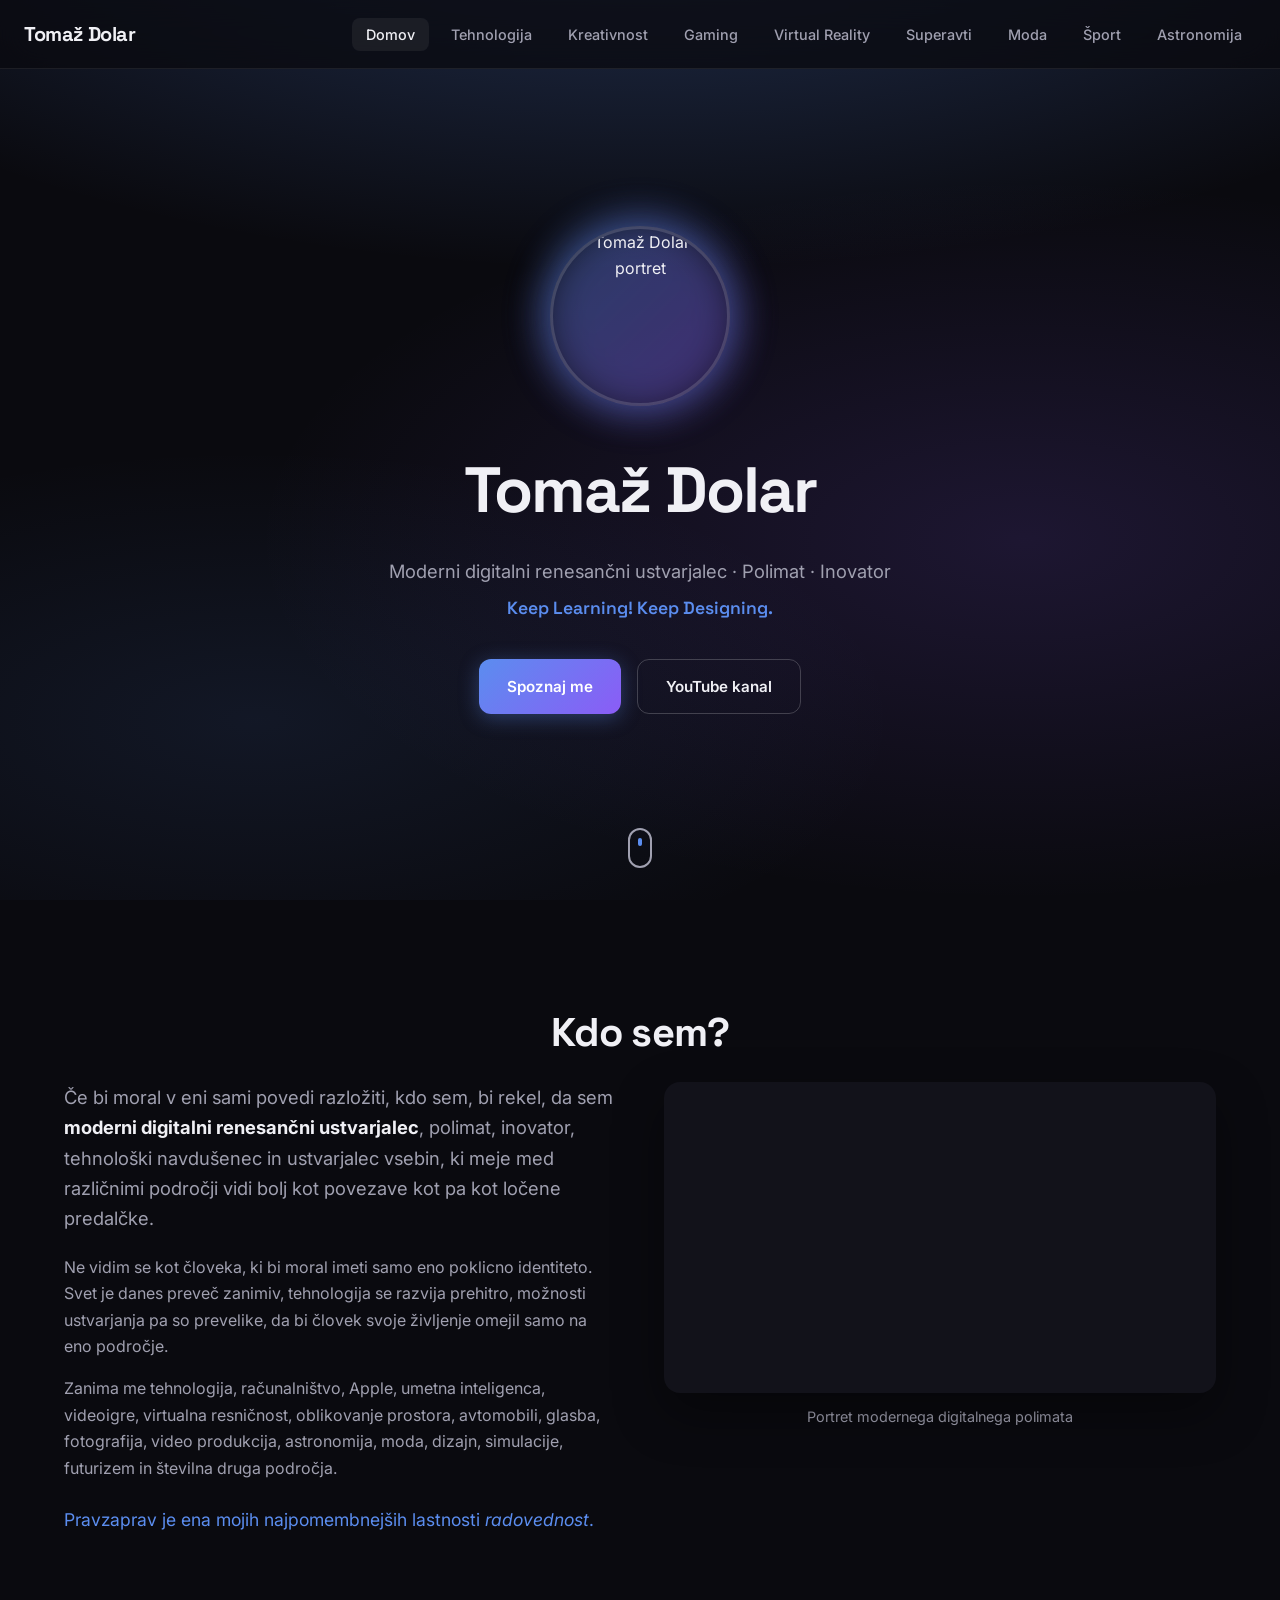
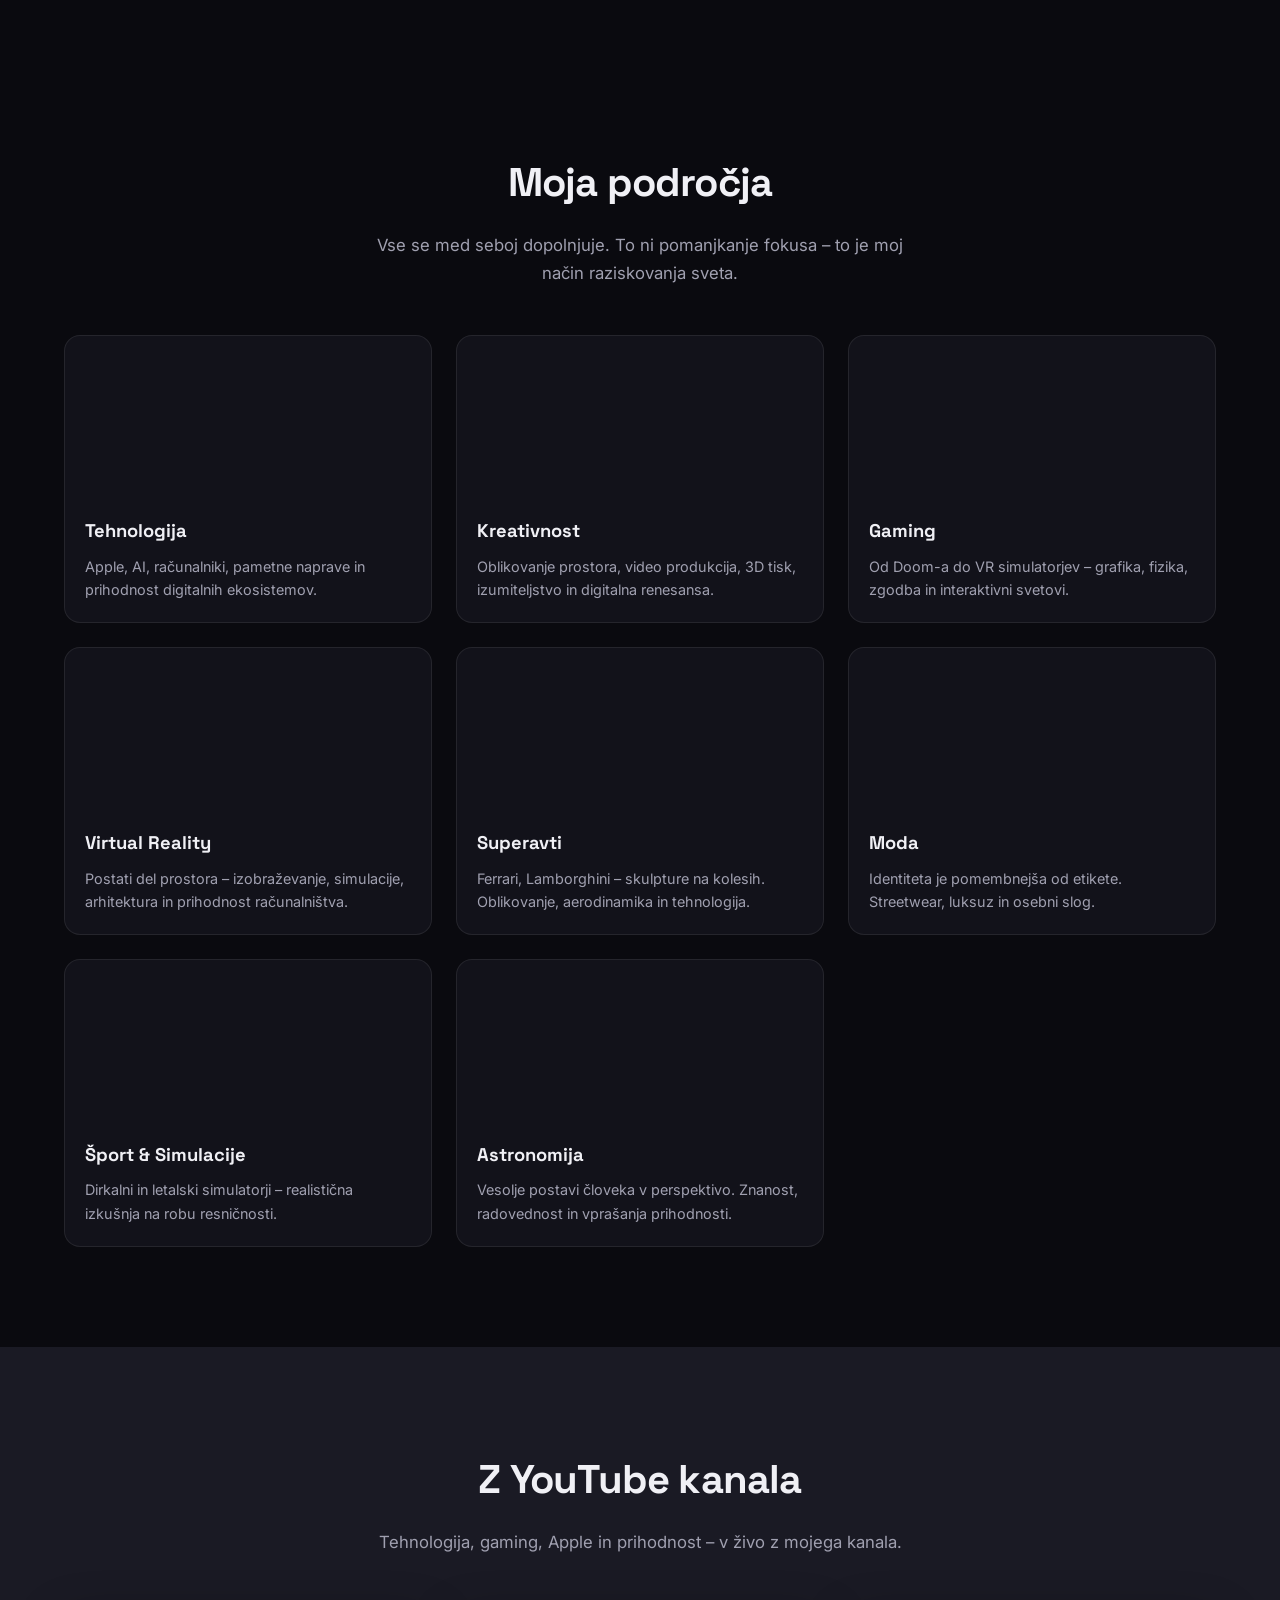
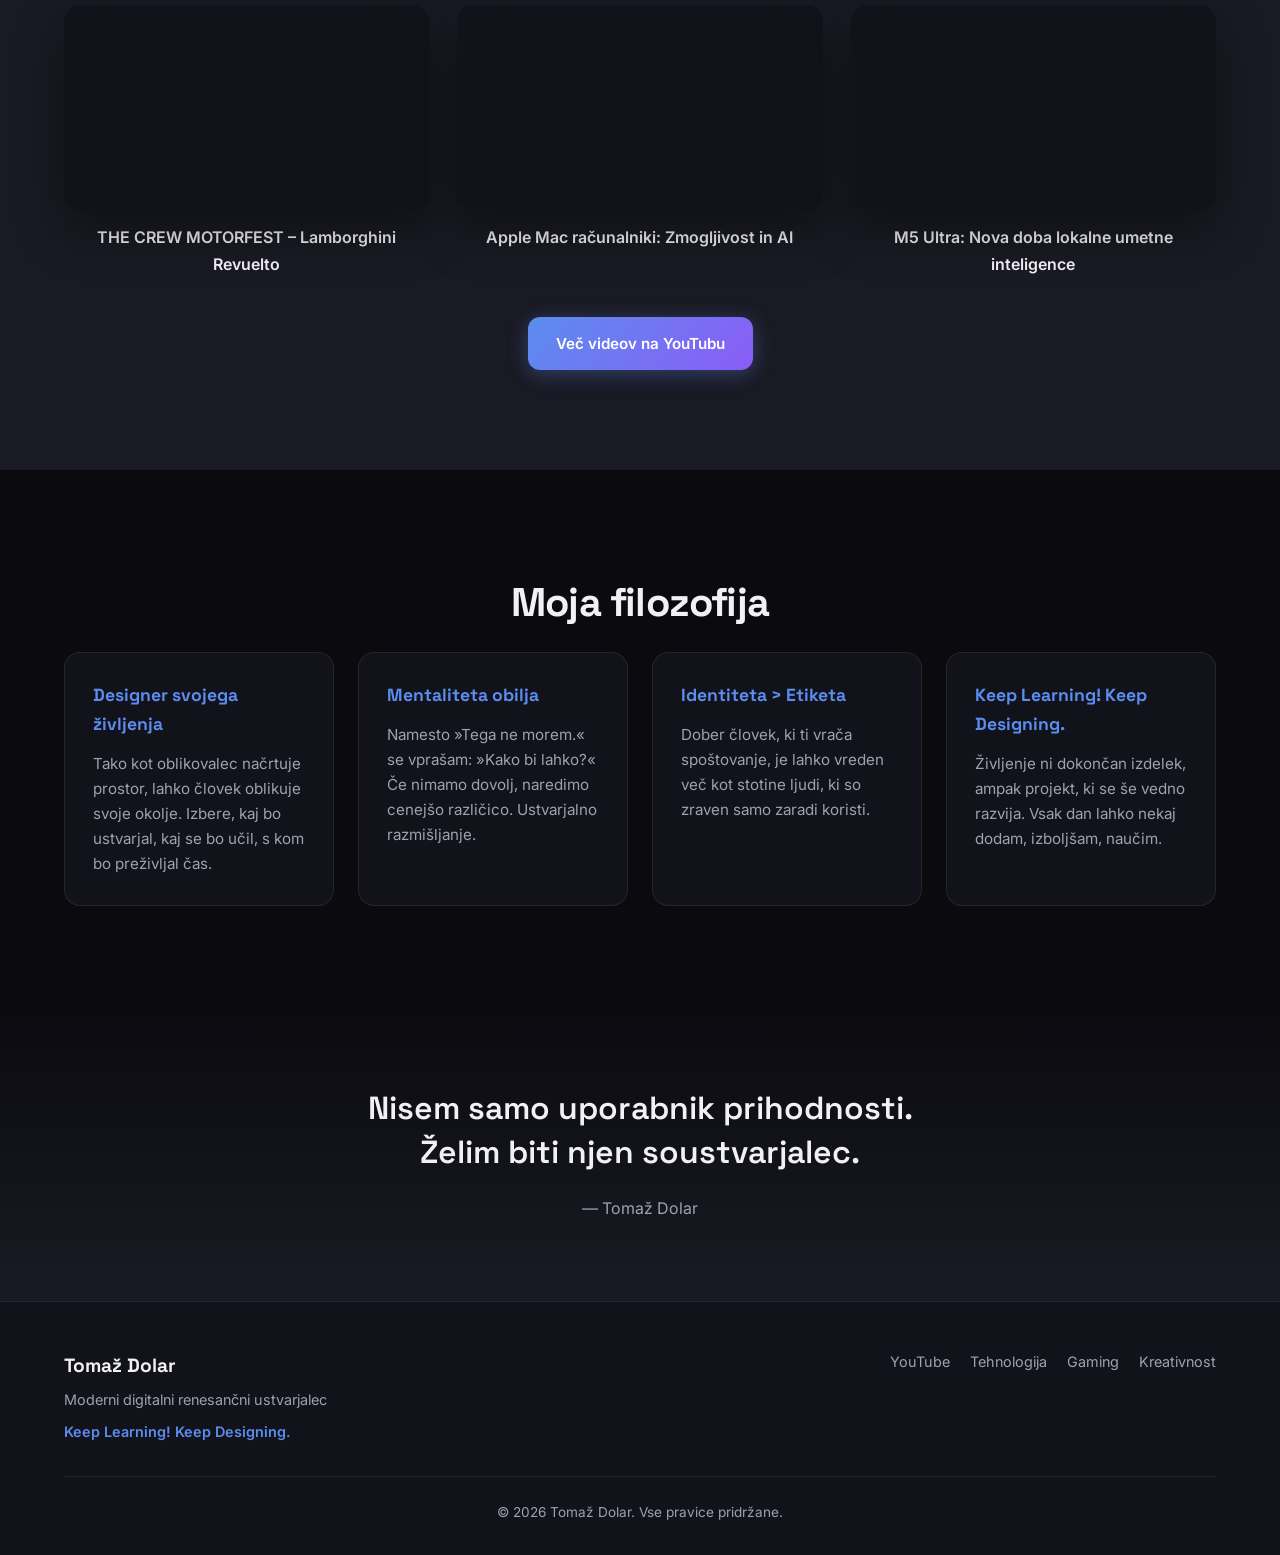
==== commit d67dff5f: "Replace profile photo with Tomaž Dolar real portrait" ====
--- a/index.html
+++ b/index.html
@@ -11,7 +11,6 @@
   <link rel="stylesheet" href="styles.css">
 </head>
 <body>
-  <!-- Navigation -->
   <nav class="navbar" id="navbar">
     <div class="nav-container">
       <a href="index.html" class="logo">Tomaž Dolar</a>
@@ -32,12 +31,11 @@
     </div>
   </nav>
 
-  <!-- Hero -->
   <header class="hero">
     <div class="hero-bg"></div>
     <div class="hero-content">
       <div class="hero-image-wrapper animate-fade-up">
-        <img src="https://images.unsplash.com/photo-1507003211169-0a1dd7228f2d?w=400&h=400&fit=crop&crop=face" alt="Tomaž Dolar – portret" class="hero-portrait">
+        <img src="tomaz-dolar.jpg" alt="Tomaž Dolar – portret" class="hero-portrait">
         <div class="portrait-glow"></div>
       </div>
       <h1 class="animate-fade-up delay-1">Tomaž Dolar</h1>
@@ -53,7 +51,6 @@
     </div>
   </header>
 
-  <!-- Kdo sem -->
   <section id="kdo-sem" class="section about">
     <div class="container">
       <h2 class="section-title">Kdo sem?</h2>
@@ -74,7 +71,6 @@
     </div>
   </section>
 
-  <!-- Področja -->
   <section class="section domains">
     <div class="container">
       <h2 class="section-title">Moja področja</h2>
@@ -140,7 +136,6 @@
     </div>
   </section>
 
-  <!-- YouTube feature -->
   <section class="section youtube-feature">
     <div class="container">
       <h2 class="section-title">Z YouTube kanala</h2>
@@ -171,7 +166,6 @@
     </div>
   </section>
 
-  <!-- Filozofija -->
   <section class="section philosophy">
     <div class="container">
       <h2 class="section-title">Moja filozofija</h2>
@@ -196,7 +190,6 @@
     </div>
   </section>
 
-  <!-- Quote -->
   <section class="section quote-section">
     <div class="container">
       <blockquote>
@@ -206,7 +199,6 @@
     </div>
   </section>
 
-  <!-- Footer -->
   <footer class="footer">
     <div class="container">
       <div class="footer-content">
--- a/styles.css
+++ b/styles.css
@@ -79,10 +79,11 @@
 }
 .hero-content { position: relative; z-index: 1; max-width: 720px; }
 .hero-image-wrapper {
-  position: relative; width: 160px; height: 160px; margin: 0 auto 32px;
+  position: relative; width: 180px; height: 180px; margin: 0 auto 32px;
 }
 .hero-portrait {
-  width: 100%; height: 100%; object-fit: cover; border-radius: 50%;
+  width: 100%; height: 100%; object-fit: cover; object-position: center 20%;
+  border-radius: 50%;
   border: 3px solid rgba(255,255,255,0.15);
   box-shadow: 0 0 40px var(--accent-glow);
 }
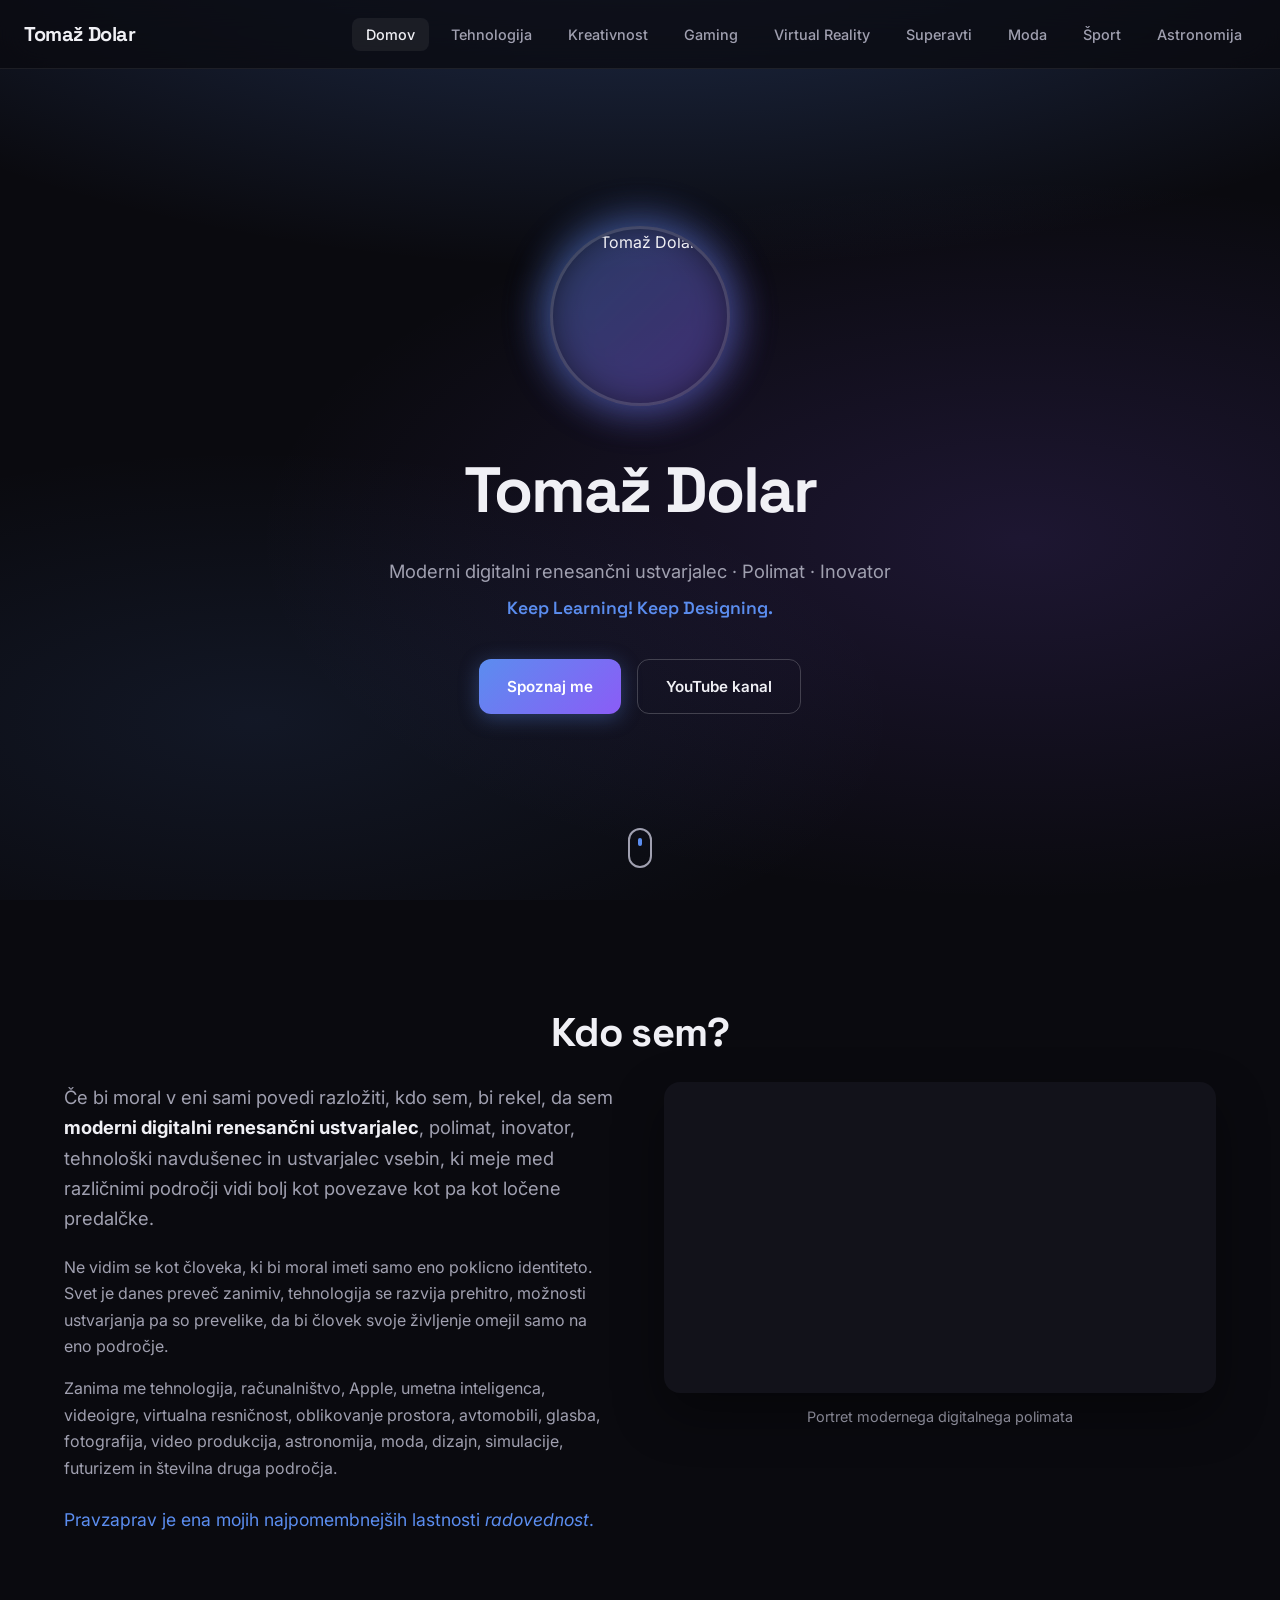
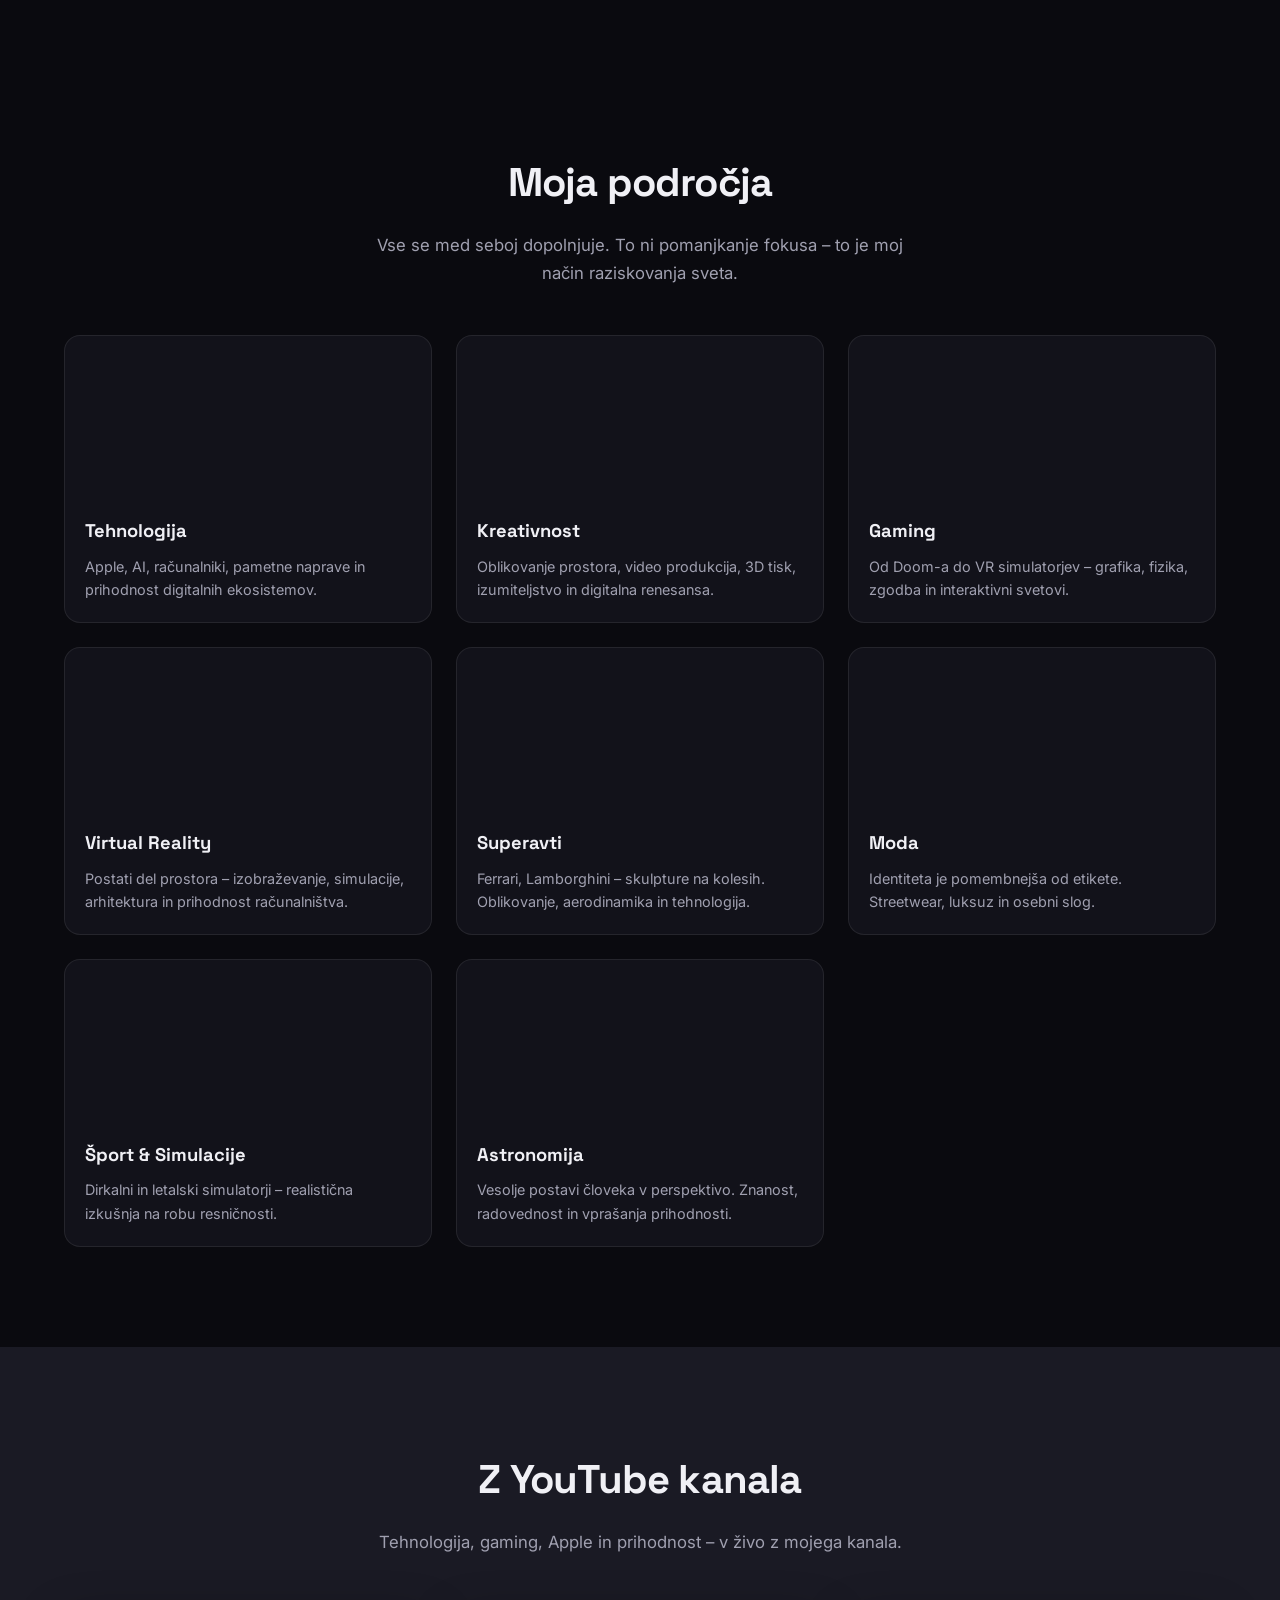
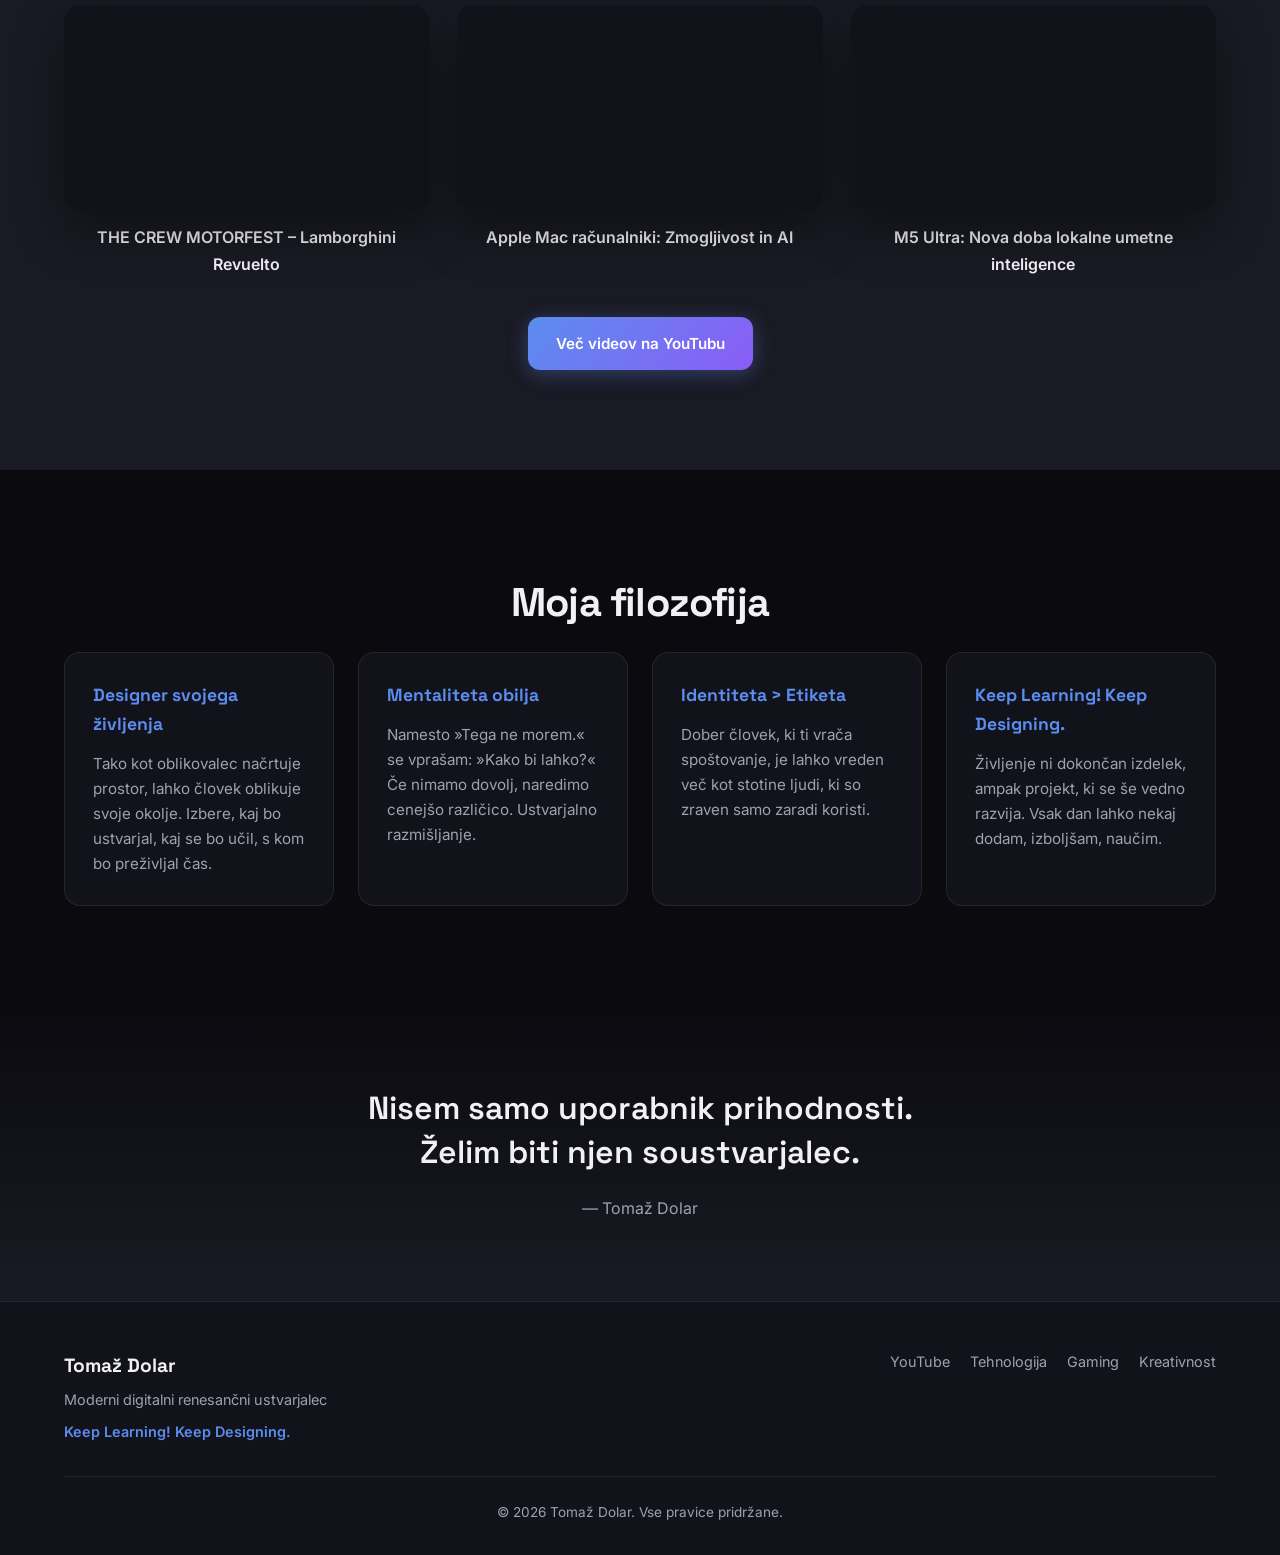
==== commit eb607ef2: "Update hero portrait with real photo of Tomaž Dolar (embedded)" ====
--- a/index.html
+++ b/index.html
@@ -14,9 +14,7 @@
   <nav class="navbar" id="navbar">
     <div class="nav-container">
       <a href="index.html" class="logo">Tomaž Dolar</a>
-      <button class="nav-toggle" id="navToggle" aria-label="Meni">
-        <span></span><span></span><span></span>
-      </button>
+      <button class="nav-toggle" id="navToggle" aria-label="Meni"><span></span><span></span><span></span></button>
       <ul class="nav-links" id="navLinks">
         <li><a href="index.html" class="active">Domov</a></li>
         <li><a href="tehnologija.html">Tehnologija</a></li>
@@ -35,7 +33,7 @@
     <div class="hero-bg"></div>
     <div class="hero-content">
       <div class="hero-image-wrapper animate-fade-up">
-        <img src="tomaz-dolar.jpg" alt="Tomaž Dolar – portret" class="hero-portrait">
+        <img src="tomaz-dolar.jpg" alt="Tomaž Dolar" class="hero-portrait">
         <div class="portrait-glow"></div>
       </div>
       <h1 class="animate-fade-up delay-1">Tomaž Dolar</h1>
@@ -46,9 +44,7 @@
         <a href="https://www.youtube.com/@TomazDolar07" target="_blank" rel="noopener" class="btn btn-outline">YouTube kanal</a>
       </div>
     </div>
-    <div class="scroll-indicator">
-      <span></span>
-    </div>
+    <div class="scroll-indicator"><span></span></div>
   </header>
 
   <section id="kdo-sem" class="section about">
@@ -76,62 +72,14 @@
       <h2 class="section-title">Moja področja</h2>
       <p class="section-subtitle">Vse se med seboj dopolnjuje. To ni pomanjkanje fokusa – to je moj način raziskovanja sveta.</p>
       <div class="domains-grid">
-        <a href="tehnologija.html" class="domain-card">
-          <div class="domain-img" style="background-image:url('https://images.unsplash.com/photo-1518770660439-4636190af475?w=600&h=400&fit=crop')"></div>
-          <div class="domain-content">
-            <h3>Tehnologija</h3>
-            <p>Apple, AI, računalniki, pametne naprave in prihodnost digitalnih ekosistemov.</p>
-          </div>
-        </a>
-        <a href="kreativnost.html" class="domain-card">
-          <div class="domain-img" style="background-image:url('https://images.unsplash.com/photo-1558655146-9f40138edfeb?w=600&h=400&fit=crop')"></div>
-          <div class="domain-content">
-            <h3>Kreativnost</h3>
-            <p>Oblikovanje prostora, video produkcija, 3D tisk, izumiteljstvo in digitalna renesansa.</p>
-          </div>
-        </a>
-        <a href="gaming.html" class="domain-card">
-          <div class="domain-img" style="background-image:url('https://images.unsplash.com/photo-1542751371-adc38448a05e?w=600&h=400&fit=crop')"></div>
-          <div class="domain-content">
-            <h3>Gaming</h3>
-            <p>Od Doom-a do VR simulatorjev – grafika, fizika, zgodba in interaktivni svetovi.</p>
-          </div>
-        </a>
-        <a href="virtual-reality.html" class="domain-card">
-          <div class="domain-img" style="background-image:url('https://images.unsplash.com/photo-1622979135225-d2ba269cf1ac?w=600&h=400&fit=crop')"></div>
-          <div class="domain-content">
-            <h3>Virtual Reality</h3>
-            <p>Postati del prostora – izobraževanje, simulacije, arhitektura in prihodnost računalništva.</p>
-          </div>
-        </a>
-        <a href="superavti.html" class="domain-card">
-          <div class="domain-img" style="background-image:url('https://images.unsplash.com/photo-1492144534655-ae79c964c9d7?w=600&h=400&fit=crop')"></div>
-          <div class="domain-content">
-            <h3>Superavti</h3>
-            <p>Ferrari, Lamborghini – skulpture na kolesih. Oblikovanje, aerodinamika in tehnologija.</p>
-          </div>
-        </a>
-        <a href="moda.html" class="domain-card">
-          <div class="domain-img" style="background-image:url('https://images.unsplash.com/photo-1445205170230-053b83016050?w=600&h=400&fit=crop')"></div>
-          <div class="domain-content">
-            <h3>Moda</h3>
-            <p>Identiteta je pomembnejša od etikete. Streetwear, luksuz in osebni slog.</p>
-          </div>
-        </a>
-        <a href="sport.html" class="domain-card">
-          <div class="domain-img" style="background-image:url('https://images.unsplash.com/photo-1461896836934-ffe607ba6851?w=600&h=400&fit=crop')"></div>
-          <div class="domain-content">
-            <h3>Šport & Simulacije</h3>
-            <p>Dirkalni in letalski simulatorji – realistična izkušnja na robu resničnosti.</p>
-          </div>
-        </a>
-        <a href="astronomy.html" class="domain-card">
-          <div class="domain-img" style="background-image:url('https://images.unsplash.com/photo-1446776877081-d282a0f896e2?w=600&h=400&fit=crop')"></div>
-          <div class="domain-content">
-            <h3>Astronomija</h3>
-            <p>Vesolje postavi človeka v perspektivo. Znanost, radovednost in vprašanja prihodnosti.</p>
-          </div>
-        </a>
+        <a href="tehnologija.html" class="domain-card"><div class="domain-img" style="background-image:url('https://images.unsplash.com/photo-1518770660439-4636190af475?w=600&h=400&fit=crop')"></div><div class="domain-content"><h3>Tehnologija</h3><p>Apple, AI, računalniki, pametne naprave in prihodnost digitalnih ekosistemov.</p></div></a>
+        <a href="kreativnost.html" class="domain-card"><div class="domain-img" style="background-image:url('https://images.unsplash.com/photo-1558655146-9f40138edfeb?w=600&h=400&fit=crop')"></div><div class="domain-content"><h3>Kreativnost</h3><p>Oblikovanje prostora, video produkcija, 3D tisk, izumiteljstvo in digitalna renesansa.</p></div></a>
+        <a href="gaming.html" class="domain-card"><div class="domain-img" style="background-image:url('https://images.unsplash.com/photo-1542751371-adc38448a05e?w=600&h=400&fit=crop')"></div><div class="domain-content"><h3>Gaming</h3><p>Od Doom-a do VR simulatorjev – grafika, fizika, zgodba in interaktivni svetovi.</p></div></a>
+        <a href="virtual-reality.html" class="domain-card"><div class="domain-img" style="background-image:url('https://images.unsplash.com/photo-1622979135225-d2ba269cf1ac?w=600&h=400&fit=crop')"></div><div class="domain-content"><h3>Virtual Reality</h3><p>Postati del prostora – izobraževanje, simulacije, arhitektura in prihodnost računalništva.</p></div></a>
+        <a href="superavti.html" class="domain-card"><div class="domain-img" style="background-image:url('https://images.unsplash.com/photo-1492144534655-ae79c964c9d7?w=600&h=400&fit=crop')"></div><div class="domain-content"><h3>Superavti</h3><p>Ferrari, Lamborghini – skulpture na kolesih. Oblikovanje, aerodinamika in tehnologija.</p></div></a>
+        <a href="moda.html" class="domain-card"><div class="domain-img" style="background-image:url('https://images.unsplash.com/photo-1445205170230-053b83016050?w=600&h=400&fit=crop')"></div><div class="domain-content"><h3>Moda</h3><p>Identiteta je pomembnejša od etikete. Streetwear, luksuz in osebni slog.</p></div></a>
+        <a href="sport.html" class="domain-card"><div class="domain-img" style="background-image:url('https://images.unsplash.com/photo-1461896836934-ffe607ba6851?w=600&h=400&fit=crop')"></div><div class="domain-content"><h3>Šport & Simulacije</h3><p>Dirkalni in letalski simulatorji – realistična izkušnja na robu resničnosti.</p></div></a>
+        <a href="astronomy.html" class="domain-card"><div class="domain-img" style="background-image:url('https://images.unsplash.com/photo-1446776877081-d282a0f896e2?w=600&h=400&fit=crop')"></div><div class="domain-content"><h3>Astronomija</h3><p>Vesolje postavi človeka v perspektivo. Znanost, radovednost in vprašanja prihodnosti.</p></div></a>
       </div>
     </div>
   </section>
@@ -141,28 +89,11 @@
       <h2 class="section-title">Z YouTube kanala</h2>
       <p class="section-subtitle">Tehnologija, gaming, Apple in prihodnost – v živo z mojega kanala.</p>
       <div class="videos-grid">
-        <div class="video-card">
-          <div class="video-wrapper">
-            <iframe src="https://www.youtube.com/embed/bogBYkPymfQ" title="THE CREW MOTORFEST – Lamborghini Revuelto" allowfullscreen loading="lazy"></iframe>
-          </div>
-          <h4>THE CREW MOTORFEST – Lamborghini Revuelto</h4>
-        </div>
-        <div class="video-card">
-          <div class="video-wrapper">
-            <iframe src="https://www.youtube.com/embed/vRWpTRweT8k" title="Apple Mac računalniki" allowfullscreen loading="lazy"></iframe>
-          </div>
-          <h4>Apple Mac računalniki: Zmogljivost in AI</h4>
-        </div>
-        <div class="video-card">
-          <div class="video-wrapper">
-            <iframe src="https://www.youtube.com/embed/iQZ7Rej_e1Q" title="M5 Ultra" allowfullscreen loading="lazy"></iframe>
-          </div>
-          <h4>M5 Ultra: Nova doba lokalne umetne inteligence</h4>
-        </div>
+        <div class="video-card"><div class="video-wrapper"><iframe src="https://www.youtube.com/embed/bogBYkPymfQ" title="THE CREW MOTORFEST" allowfullscreen loading="lazy"></iframe></div><h4>THE CREW MOTORFEST – Lamborghini Revuelto</h4></div>
+        <div class="video-card"><div class="video-wrapper"><iframe src="https://www.youtube.com/embed/vRWpTRweT8k" title="Apple Mac" allowfullscreen loading="lazy"></iframe></div><h4>Apple Mac računalniki: Zmogljivost in AI</h4></div>
+        <div class="video-card"><div class="video-wrapper"><iframe src="https://www.youtube.com/embed/iQZ7Rej_e1Q" title="M5 Ultra" allowfullscreen loading="lazy"></iframe></div><h4>M5 Ultra: Nova doba lokalne umetne inteligence</h4></div>
       </div>
-      <div class="center-cta">
-        <a href="https://www.youtube.com/@TomazDolar07" target="_blank" rel="noopener" class="btn btn-primary">Več videov na YouTubu</a>
-      </div>
+      <div class="center-cta"><a href="https://www.youtube.com/@TomazDolar07" target="_blank" rel="noopener" class="btn btn-primary">Več videov na YouTubu</a></div>
     </div>
   </section>
 
@@ -170,54 +101,29 @@
     <div class="container">
       <h2 class="section-title">Moja filozofija</h2>
       <div class="philosophy-grid">
-        <div class="phil-card">
-          <h3>Designer svojega življenja</h3>
-          <p>Tako kot oblikovalec načrtuje prostor, lahko človek oblikuje svoje okolje. Izbere, kaj bo ustvarjal, kaj se bo učil, s kom bo preživljal čas.</p>
-        </div>
-        <div class="phil-card">
-          <h3>Mentaliteta obilja</h3>
-          <p>Namesto »Tega ne morem.« se vprašam: »Kako bi lahko?« Če nimamo dovolj, naredimo cenejšo različico. Ustvarjalno razmišljanje.</p>
-        </div>
-        <div class="phil-card">
-          <h3>Identiteta > Etiketa</h3>
-          <p>Dober človek, ki ti vrača spoštovanje, je lahko vreden več kot stotine ljudi, ki so zraven samo zaradi koristi.</p>
-        </div>
-        <div class="phil-card">
-          <h3>Keep Learning! Keep Designing.</h3>
-          <p>Življenje ni dokončan izdelek, ampak projekt, ki se še vedno razvija. Vsak dan lahko nekaj dodam, izboljšam, naučim.</p>
-        </div>
+        <div class="phil-card"><h3>Designer svojega življenja</h3><p>Tako kot oblikovalec načrtuje prostor, lahko človek oblikuje svoje okolje. Izbere, kaj bo ustvarjal, kaj se bo učil, s kom bo preživljal čas.</p></div>
+        <div class="phil-card"><h3>Mentaliteta obilja</h3><p>Namesto »Tega ne morem.« se vprašam: »Kako bi lahko?« Če nimamo dovolj, naredimo cenejšo različico. Ustvarjalno razmišljanje.</p></div>
+        <div class="phil-card"><h3>Identiteta > Etiketa</h3><p>Dober človek, ki ti vrača spoštovanje, je lahko vreden več kot stotine ljudi, ki so zraven samo zaradi koristi.</p></div>
+        <div class="phil-card"><h3>Keep Learning! Keep Designing.</h3><p>Življenje ni dokončan izdelek, ampak projekt, ki se še vedno razvija. Vsak dan lahko nekaj dodam, izboljšam, naučim.</p></div>
       </div>
     </div>
   </section>
 
   <section class="section quote-section">
     <div class="container">
-      <blockquote>
-        <p>Nisem samo uporabnik prihodnosti.<br>Želim biti njen soustvarjalec.</p>
-        <cite>— Tomaž Dolar</cite>
-      </blockquote>
+      <blockquote><p>Nisem samo uporabnik prihodnosti.<br>Želim biti njen soustvarjalec.</p><cite>— Tomaž Dolar</cite></blockquote>
     </div>
   </section>
 
   <footer class="footer">
     <div class="container">
       <div class="footer-content">
-        <div class="footer-brand">
-          <h3>Tomaž Dolar</h3>
-          <p>Moderni digitalni renesančni ustvarjalec</p>
-          <p class="motto">Keep Learning! Keep Designing.</p>
-        </div>
-        <div class="footer-links">
-          <a href="https://www.youtube.com/@TomazDolar07" target="_blank" rel="noopener">YouTube</a>
-          <a href="tehnologija.html">Tehnologija</a>
-          <a href="gaming.html">Gaming</a>
-          <a href="kreativnost.html">Kreativnost</a>
-        </div>
+        <div class="footer-brand"><h3>Tomaž Dolar</h3><p>Moderni digitalni renesančni ustvarjalec</p><p class="motto">Keep Learning! Keep Designing.</p></div>
+        <div class="footer-links"><a href="https://www.youtube.com/@TomazDolar07" target="_blank" rel="noopener">YouTube</a><a href="tehnologija.html">Tehnologija</a><a href="gaming.html">Gaming</a><a href="kreativnost.html">Kreativnost</a></div>
       </div>
       <p class="copyright">© 2026 Tomaž Dolar. Vse pravice pridržane.</p>
     </div>
   </footer>
-
   <script src="script.js"></script>
 </body>
 </html>
